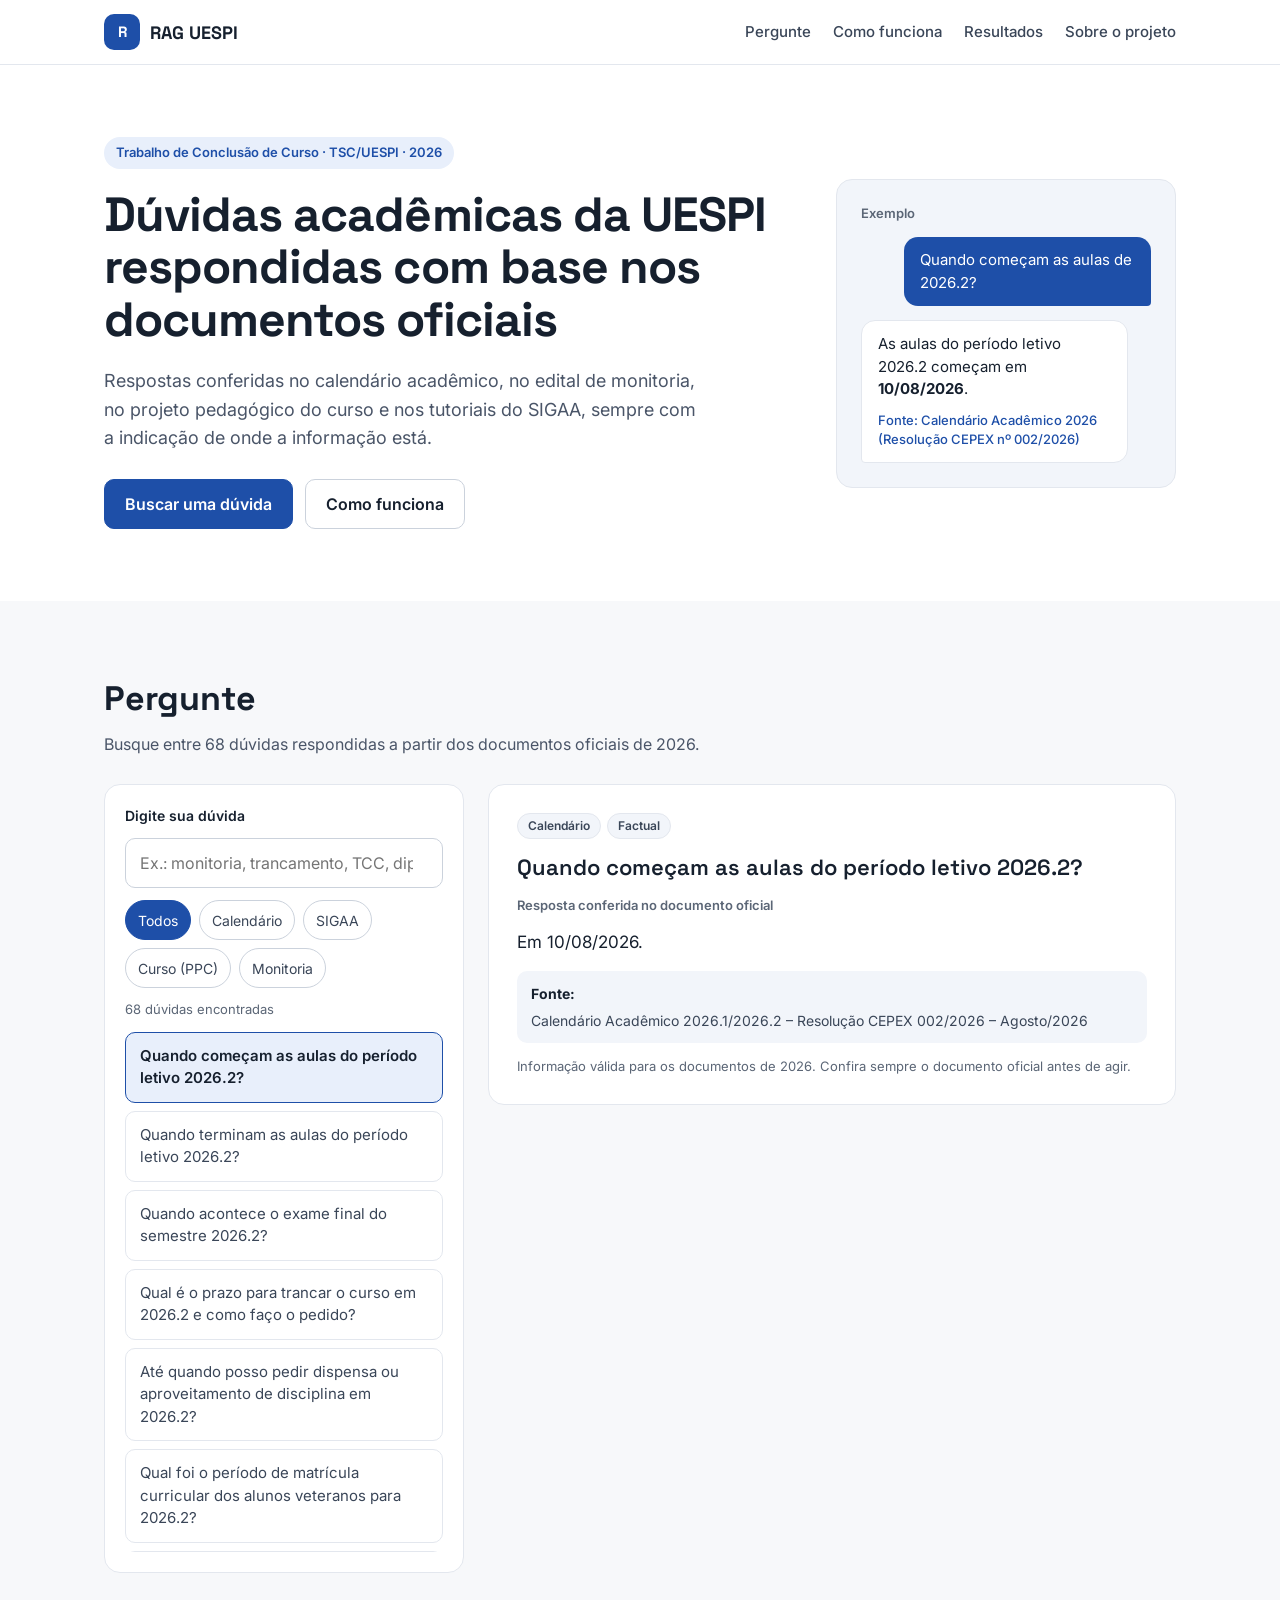
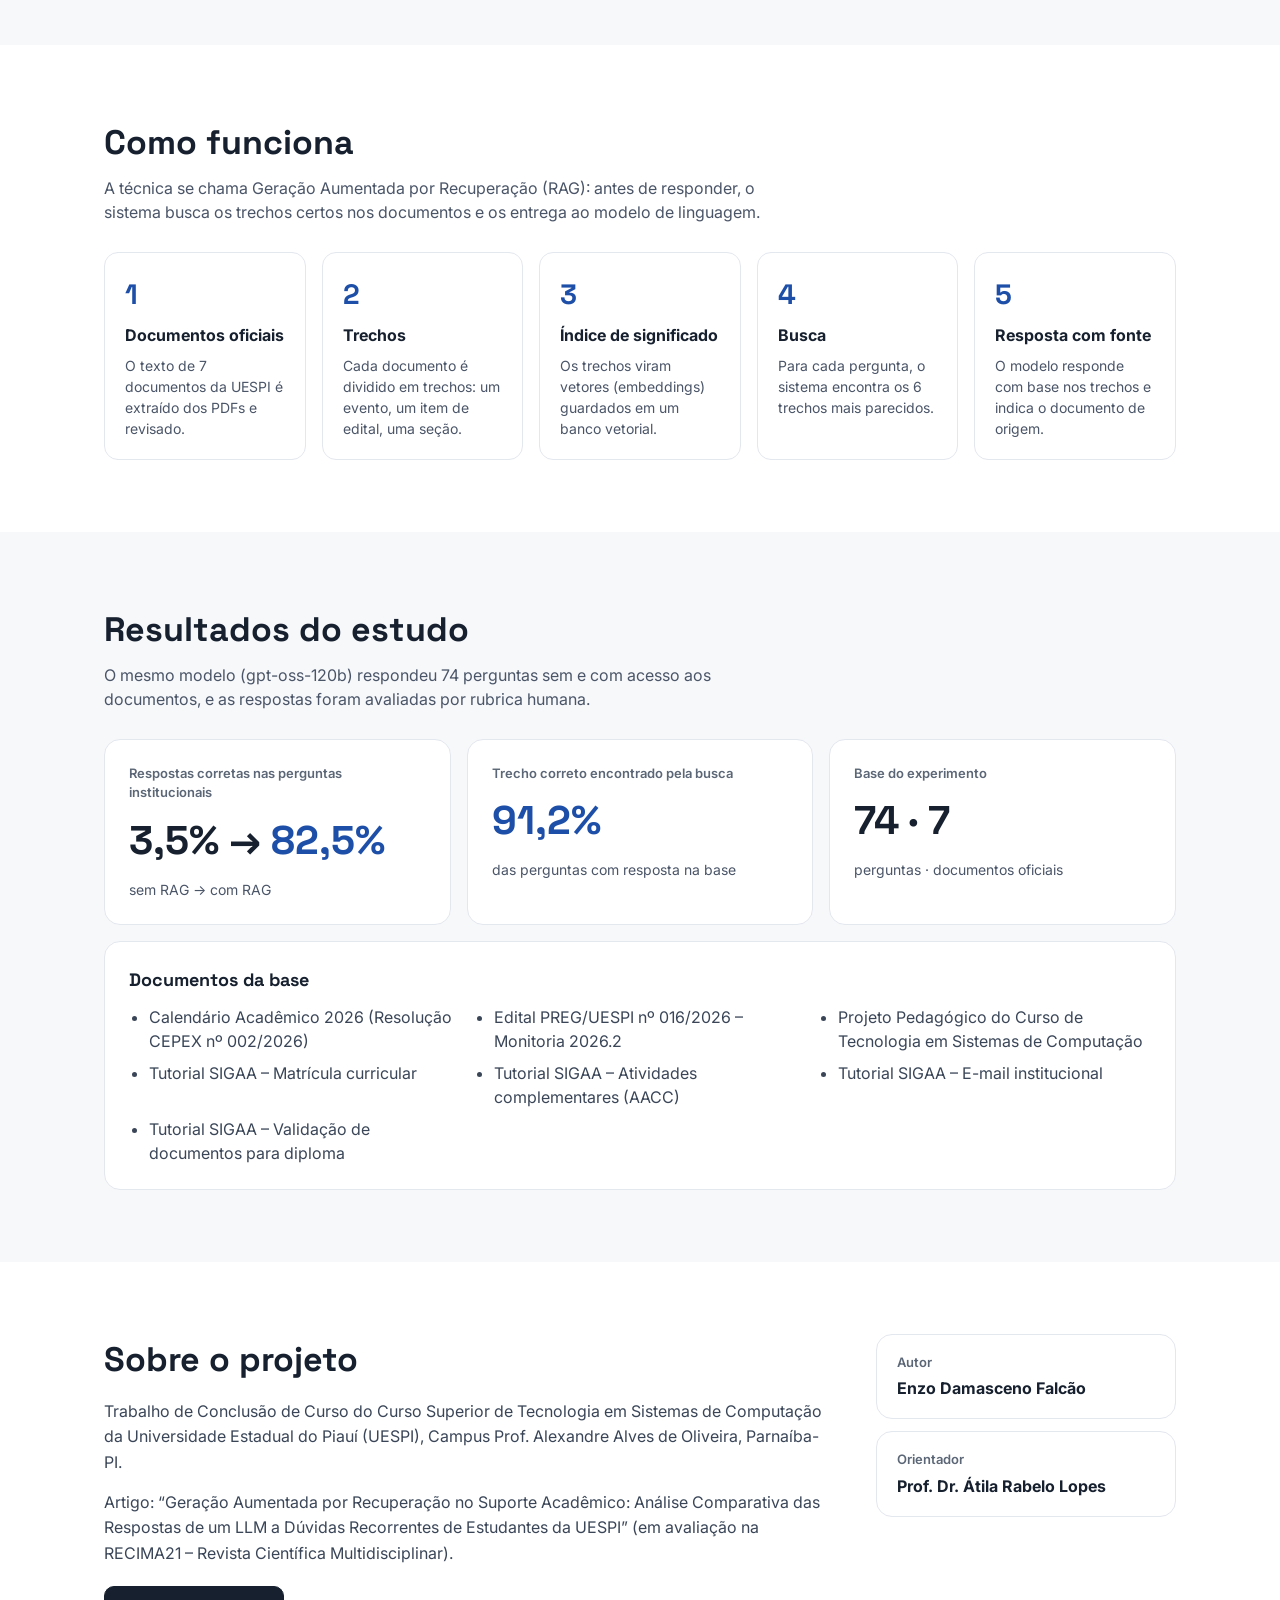
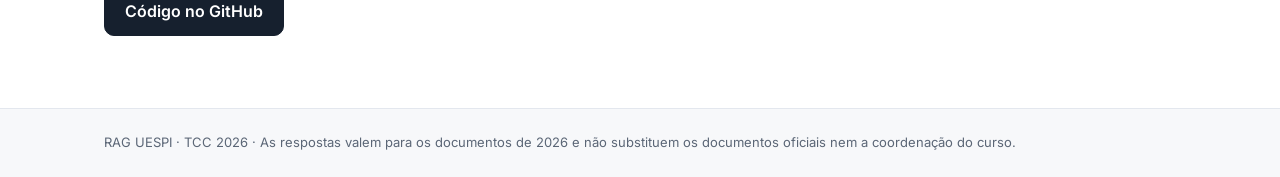
==== docs/index.html @ ee7c5716 "Site do projeto (GitHub Pages): busca nas 68 dúvidas respondidas com fonte Co-Authored-By: Claude Op" ====
<!doctype html>
<html lang="pt-BR">
<head>
<meta charset="utf-8">
<meta name="viewport" content="width=device-width, initial-scale=1">
<title>RAG UESPI – Dúvidas acadêmicas respondidas com documentos oficiais</title>
<meta name="description" content="Projeto de TCC (TSC/UESPI): dúvidas acadêmicas da UESPI respondidas com base em documentos oficiais, usando Geração Aumentada por Recuperação (RAG).">
<link rel="preconnect" href="https://fonts.googleapis.com">
<link rel="preconnect" href="https://fonts.gstatic.com" crossorigin>
<link href="https://fonts.googleapis.com/css2?family=Inter:wght@400;500;600&family=Space+Grotesk:wght@500;600;700&display=swap" rel="stylesheet">
<link rel="stylesheet" href="style.css">
</head>
<body>
<a class="pular" href="#pergunte">Pular para a busca</a>

<header class="topo">
  <div class="container topo-linha">
    <a href="#inicio" class="marca"><span class="marca-icone" aria-hidden="true">R</span><span>RAG UESPI</span></a>
    <nav aria-label="Seções">
      <a href="#pergunte">Pergunte</a>
      <a href="#como-funciona">Como funciona</a>
      <a href="#resultados">Resultados</a>
      <a href="#sobre">Sobre o projeto</a>
    </nav>
  </div>
</header>

<main>
<section id="inicio" class="faixa branca">
  <div class="container hero">
    <div class="hero-texto">
      <span class="selo">Trabalho de Conclusão de Curso · TSC/UESPI · 2026</span>
      <h1>Dúvidas acadêmicas da UESPI respondidas com base nos documentos oficiais</h1>
      <p class="lead">Respostas conferidas no calendário acadêmico, no edital de monitoria, no projeto pedagógico do curso e nos tutoriais do SIGAA, sempre com a indicação de onde a informação está.</p>
      <div class="acoes">
        <a class="botao primario" href="#pergunte">Buscar uma dúvida</a>
        <a class="botao" href="#como-funciona">Como funciona</a>
      </div>
    </div>
    <div class="hero-exemplo" aria-label="Exemplo de pergunta e resposta">
      <div class="rotulo">Exemplo</div>
      <div class="balao pergunta-balao">Quando começam as aulas de 2026.2?</div>
      <div class="balao resposta-balao">As aulas do período letivo 2026.2 começam em <strong>10/08/2026</strong>.
        <div class="fonte-mini">Fonte: Calendário Acadêmico 2026 (Resolução CEPEX nº 002/2026)</div>
      </div>
    </div>
  </div>
</section>

<section id="pergunte" class="faixa">
  <div class="container">
    <div class="cabecalho-secao">
      <h2>Pergunte</h2>
      <p>Busque entre <span id="total">68</span> dúvidas respondidas a partir dos documentos oficiais de 2026.</p>
    </div>
    <div class="busca-layout">
      <div class="cartao lista-cartao">
        <label for="busca">Digite sua dúvida</label>
        <input id="busca" type="search" placeholder="Ex.: monitoria, trancamento, TCC, diploma" autocomplete="off">
        <div class="temas" role="group" aria-label="Filtrar por tema" id="temas"></div>
        <p class="contagem" id="contagem" aria-live="polite"></p>
        <ul class="lista" id="lista"></ul>
      </div>
      <article class="cartao detalhe" id="detalhe" aria-live="polite">
        <p class="vazio">Escolha uma dúvida na lista para ver a resposta.</p>
      </article>
    </div>
  </div>
</section>

<section id="como-funciona" class="faixa branca">
  <div class="container">
    <div class="cabecalho-secao">
      <h2>Como funciona</h2>
      <p>A técnica se chama Geração Aumentada por Recuperação (RAG): antes de responder, o sistema busca os trechos certos nos documentos e os entrega ao modelo de linguagem.</p>
    </div>
    <ol class="passos">
      <li><span class="num">1</span><strong>Documentos oficiais</strong><span>O texto de 7 documentos da UESPI é extraído dos PDFs e revisado.</span></li>
      <li><span class="num">2</span><strong>Trechos</strong><span>Cada documento é dividido em trechos: um evento, um item de edital, uma seção.</span></li>
      <li><span class="num">3</span><strong>Índice de significado</strong><span>Os trechos viram vetores (embeddings) guardados em um banco vetorial.</span></li>
      <li><span class="num">4</span><strong>Busca</strong><span>Para cada pergunta, o sistema encontra os 6 trechos mais parecidos.</span></li>
      <li><span class="num">5</span><strong>Resposta com fonte</strong><span>O modelo responde com base nos trechos e indica o documento de origem.</span></li>
    </ol>
  </div>
</section>

<section id="resultados" class="faixa">
  <div class="container">
    <div class="cabecalho-secao">
      <h2>Resultados do estudo</h2>
      <p>O mesmo modelo (gpt-oss-120b) respondeu 74 perguntas sem e com acesso aos documentos, e as respostas foram avaliadas por rubrica humana.</p>
    </div>
    <div class="numeros">
      <div class="cartao numero"><span class="rotulo">Respostas corretas nas perguntas institucionais</span><span class="valor">3,5% → <em>82,5%</em></span><span class="nota">sem RAG → com RAG</span></div>
      <div class="cartao numero"><span class="rotulo">Trecho correto encontrado pela busca</span><span class="valor"><em>91,2%</em></span><span class="nota">das perguntas com resposta na base</span></div>
      <div class="cartao numero"><span class="rotulo">Base do experimento</span><span class="valor">74 · 7</span><span class="nota">perguntas · documentos oficiais</span></div>
    </div>
    <div class="cartao documentos">
      <h3>Documentos da base</h3>
      <ul>
        <li>Calendário Acadêmico 2026 (Resolução CEPEX nº 002/2026)</li>
        <li>Edital PREG/UESPI nº 016/2026 – Monitoria 2026.2</li>
        <li>Projeto Pedagógico do Curso de Tecnologia em Sistemas de Computação</li>
        <li>Tutorial SIGAA – Matrícula curricular</li>
        <li>Tutorial SIGAA – Atividades complementares (AACC)</li>
        <li>Tutorial SIGAA – E-mail institucional</li>
        <li>Tutorial SIGAA – Validação de documentos para diploma</li>
      </ul>
    </div>
  </div>
</section>

<section id="sobre" class="faixa branca">
  <div class="container sobre">
    <div class="sobre-texto">
      <h2>Sobre o projeto</h2>
      <p>Trabalho de Conclusão de Curso do Curso Superior de Tecnologia em Sistemas de Computação da Universidade Estadual do Piauí (UESPI), Campus Prof. Alexandre Alves de Oliveira, Parnaíba-PI.</p>
      <p>Artigo: “Geração Aumentada por Recuperação no Suporte Acadêmico: Análise Comparativa das Respostas de um LLM a Dúvidas Recorrentes de Estudantes da UESPI” (em avaliação na RECIMA21 – Revista Científica Multidisciplinar).</p>
      <div class="acoes">
        <a class="botao escuro" href="https://github.com/Enzox22/rag-uespi">Código no GitHub</a>
      </div>
    </div>
    <div class="pessoas">
      <div class="cartao pessoa"><span class="rotulo">Autor</span><strong>Enzo Damasceno Falcão</strong></div>
      <div class="cartao pessoa"><span class="rotulo">Orientador</span><strong>Prof. Dr. Átila Rabelo Lopes</strong></div>
    </div>
  </div>
</section>
</main>

<footer class="rodape">
  <div class="container">RAG UESPI · TCC 2026 · As respostas valem para os documentos de 2026 e não substituem os documentos oficiais nem a coordenação do curso.</div>
</footer>

<script src="app.js"></script>
</body>
</html>
---- docs/style.css ----
:root{
  --fundo:#F7F8FA; --branco:#FFFFFF; --texto:#16202E; --texto2:#3A4658; --suave:#4A5568; --rotulo:#5B6676;
  --borda:#E3E7EE; --borda2:#CBD2DC; --acento:#1E4FA8; --acento-escuro:#163B80; --acento-claro:#E8EFFB; --painel:#F2F5FA;
}
*{box-sizing:border-box}
html{scroll-behavior:smooth}
body{margin:0;font-family:Inter,system-ui,sans-serif;color:var(--texto);background:var(--fundo);line-height:1.5}
a{color:var(--acento)}a:hover{color:var(--acento-escuro)}
h1,h2,h3{font-family:'Space Grotesk',sans-serif;margin:0}
.container{max-width:1120px;margin:0 auto;padding:0 24px}
.pular{position:absolute;left:-999px;top:8px;background:var(--acento);color:#fff;padding:8px 12px;border-radius:8px;z-index:10}
.pular:focus{left:8px}
:focus-visible{outline:3px solid var(--acento);outline-offset:2px}

.topo{background:var(--branco);border-bottom:1px solid var(--borda);position:sticky;top:0;z-index:5}
.topo-linha{display:flex;flex-wrap:wrap;gap:12px 24px;align-items:center;justify-content:space-between;padding-top:14px;padding-bottom:14px}
.marca{display:flex;align-items:center;gap:10px;text-decoration:none;color:var(--texto);font-family:'Space Grotesk',sans-serif;font-weight:700;font-size:18px}
.marca-icone{width:36px;height:36px;border-radius:10px;background:var(--acento);color:#fff;display:flex;align-items:center;justify-content:center;font-size:15px}
.topo nav{display:flex;flex-wrap:wrap;gap:6px 22px;font-size:15px;font-weight:500}
.topo nav a{text-decoration:none;color:var(--texto2)}
.topo nav a:hover{color:var(--acento)}

.faixa{padding:72px 0}
.branca{background:var(--branco)}
.cabecalho-secao{display:flex;flex-direction:column;gap:8px;margin-bottom:28px}
.cabecalho-secao h2{font-size:34px}
.cabecalho-secao p{margin:0;color:var(--suave);max-width:680px}

.hero{display:flex;flex-wrap:wrap;gap:48px;align-items:center}
.hero-texto{flex:999 1 520px;min-width:0;display:flex;flex-direction:column;gap:20px}
.selo{align-self:flex-start;font-size:13px;font-weight:600;color:var(--acento);background:var(--acento-claro);padding:6px 12px;border-radius:999px}
.hero h1{font-size:clamp(32px,5vw,48px);line-height:1.1;letter-spacing:-.02em}
.lead{margin:0;font-size:18px;line-height:1.6;color:var(--suave);max-width:600px}
.acoes{display:flex;flex-wrap:wrap;gap:12px;margin-top:6px}
.botao{display:inline-flex;align-items:center;min-height:48px;padding:12px 20px;border-radius:10px;border:1px solid var(--borda2);background:var(--branco);color:var(--texto);font-weight:600;text-decoration:none}
.botao:hover{border-color:var(--acento);color:var(--acento)}
.botao.primario{background:var(--acento);border-color:var(--acento);color:#fff}
.botao.primario:hover{background:var(--acento-escuro);color:#fff}
.botao.escuro{background:var(--texto);border-color:var(--texto);color:#fff}
.botao.escuro:hover{background:#000;color:#fff}
.hero-exemplo{flex:1 1 340px;min-width:0;background:var(--painel);border:1px solid var(--borda);border-radius:16px;padding:24px;display:flex;flex-direction:column;gap:14px}
.rotulo{font-size:13px;font-weight:600;color:var(--rotulo)}
.balao{padding:12px 16px;font-size:15px;line-height:1.5}
.pergunta-balao{align-self:flex-end;background:var(--acento);color:#fff;border-radius:14px 14px 4px 14px;max-width:85%}
.resposta-balao{background:var(--branco);border:1px solid var(--borda);border-radius:14px 14px 14px 4px;max-width:92%}
.fonte-mini{margin-top:10px;font-size:13px;color:var(--acento);font-weight:500}

.cartao{background:var(--branco);border:1px solid var(--borda);border-radius:16px}
.busca-layout{display:flex;flex-wrap:wrap;gap:24px;align-items:flex-start}
.lista-cartao{flex:1 1 360px;min-width:0;padding:20px;display:flex;flex-direction:column;gap:12px}
.lista-cartao label{font-size:14px;font-weight:600}
#busca{font:inherit;font-size:16px;padding:12px 14px;border:1px solid var(--borda2);border-radius:10px;min-height:48px;width:100%}
.temas{display:flex;flex-wrap:wrap;gap:8px}
.tema{font:inherit;font-size:14px;padding:8px 12px;min-height:40px;border-radius:999px;border:1px solid var(--borda2);background:var(--branco);color:var(--texto2);cursor:pointer}
.tema[aria-pressed="true"]{background:var(--acento);border-color:var(--acento);color:#fff}
.contagem{margin:0;font-size:13px;color:var(--rotulo)}
.lista{list-style:none;margin:0;padding:0;display:flex;flex-direction:column;gap:8px;max-height:520px;overflow-y:auto}
.item{font:inherit;font-size:15px;text-align:left;width:100%;padding:12px 14px;min-height:48px;border-radius:10px;border:1px solid var(--borda);background:var(--branco);color:var(--texto2);cursor:pointer}
.item:hover{border-color:var(--borda2)}
.item[aria-current="true"]{background:var(--acento-claro);border-color:var(--acento);color:var(--texto);font-weight:600}
.detalhe{flex:999 1 520px;min-width:0;padding:28px;display:flex;flex-direction:column;gap:14px}
.detalhe .vazio{margin:0;color:var(--rotulo)}
.detalhe h3{font-size:22px;font-weight:600;line-height:1.3}
.resposta{font-size:17px;line-height:1.6;margin:0}
.fonte{display:flex;flex-wrap:wrap;gap:6px 8px;align-items:center;background:var(--painel);border-radius:10px;padding:12px 14px;font-size:14px;color:var(--texto2)}
.fonte strong{color:var(--texto)}
.etiquetas{display:flex;flex-wrap:wrap;gap:6px}
.etiqueta{font-size:12px;font-weight:600;color:var(--texto2);background:var(--painel);border:1px solid var(--borda);padding:3px 10px;border-radius:999px}
details.assistente{border:1px solid var(--borda);border-radius:10px;padding:12px 14px}
details.assistente summary{cursor:pointer;font-weight:600;font-size:14px;color:var(--acento)}
.assistente-texto{margin-top:10px;font-size:15px;line-height:1.6;color:var(--texto2);white-space:pre-line}
.aviso{margin:0;font-size:13px;color:var(--rotulo)}

.passos{list-style:none;margin:0;padding:0;display:grid;grid-template-columns:repeat(auto-fit,minmax(190px,1fr));gap:16px}
.passos li{border:1px solid var(--borda);border-radius:14px;padding:20px;display:flex;flex-direction:column;gap:8px}
.passos .num{font-family:'Space Grotesk',sans-serif;font-size:28px;font-weight:700;color:var(--acento)}
.passos li span:last-child{font-size:14px;color:var(--suave)}

.numeros{display:grid;grid-template-columns:repeat(auto-fit,minmax(240px,1fr));gap:16px;margin-bottom:16px}
.numero{padding:24px;display:flex;flex-direction:column;gap:8px}
.valor{font-family:'Space Grotesk',sans-serif;font-size:40px;font-weight:700}
.valor em{font-style:normal;color:var(--acento)}
.nota{font-size:14px;color:var(--suave)}
.documentos{padding:24px}
.documentos h3{font-size:18px;margin-bottom:12px}
.documentos ul{margin:0;padding-left:20px;display:grid;grid-template-columns:repeat(auto-fit,minmax(300px,1fr));gap:8px 32px;color:var(--texto2)}

.sobre{display:flex;flex-wrap:wrap;gap:40px}
.sobre-texto{flex:999 1 480px;min-width:0;display:flex;flex-direction:column;gap:14px}
.sobre-texto h2{font-size:34px}
.sobre-texto p{margin:0;color:var(--texto2);line-height:1.6}
.pessoas{flex:1 1 300px;min-width:0;display:flex;flex-direction:column;gap:12px}
.pessoa{padding:18px 20px;display:flex;flex-direction:column;gap:4px}

.rodape{border-top:1px solid var(--borda);padding:24px 0;font-size:13px;color:var(--rotulo)}

@media (max-width:600px){
  .faixa{padding:48px 0}
  .cabecalho-secao h2,.sobre-texto h2{font-size:28px}
  .valor{font-size:32px}
  .topo{position:static}
}
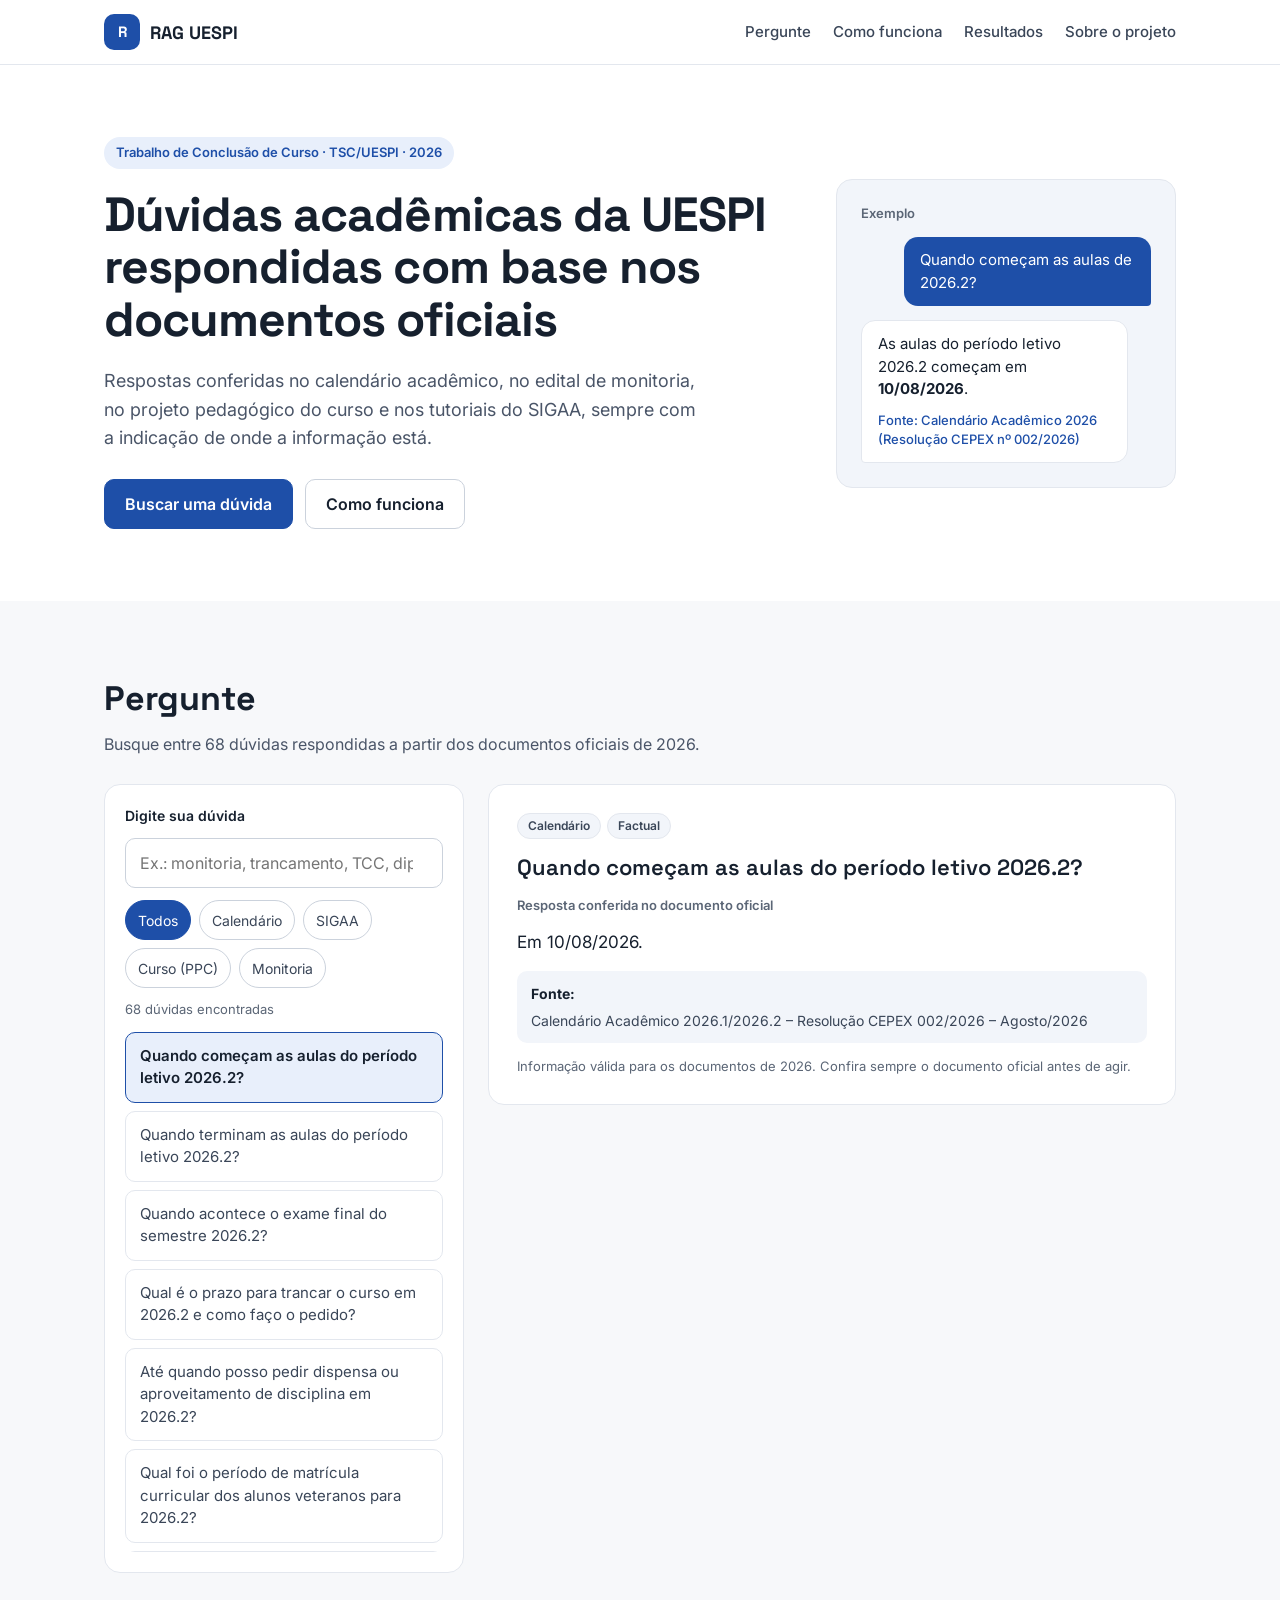
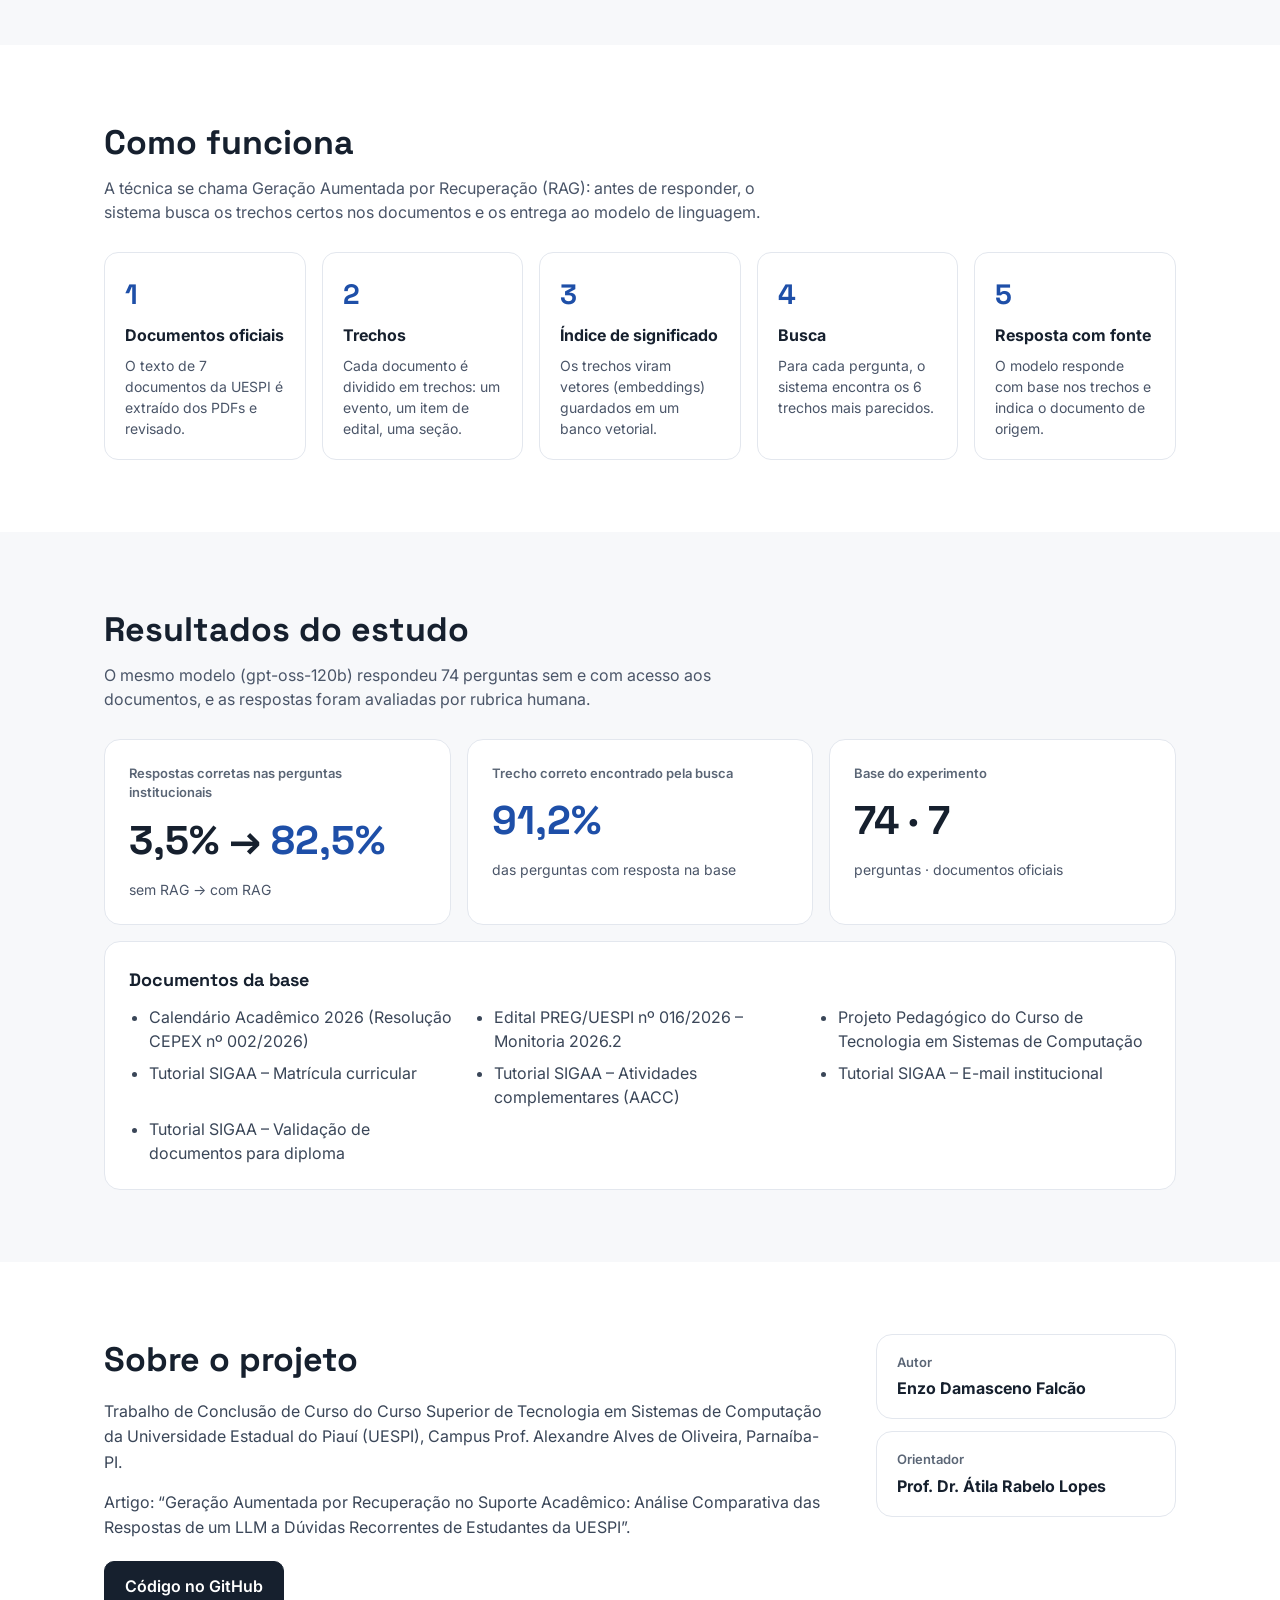
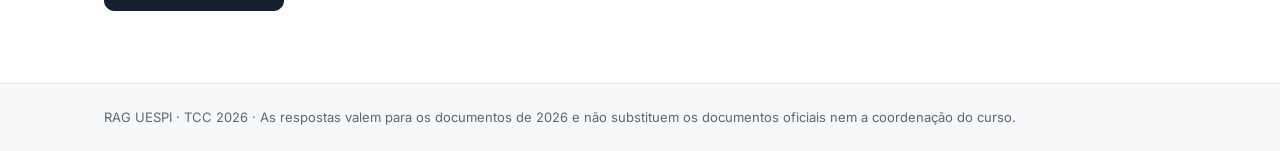
==== commit 57b909b7: "Remove menção à avaliação na RECIMA21 Co-Authored-By: Claude Opus 5.5 <noreply@anthropic.com> Claude" ====
--- a/docs/index.html
+++ b/docs/index.html
@@ -115,7 +115,7 @@
     <div class="sobre-texto">
       <h2>Sobre o projeto</h2>
       <p>Trabalho de Conclusão de Curso do Curso Superior de Tecnologia em Sistemas de Computação da Universidade Estadual do Piauí (UESPI), Campus Prof. Alexandre Alves de Oliveira, Parnaíba-PI.</p>
-      <p>Artigo: “Geração Aumentada por Recuperação no Suporte Acadêmico: Análise Comparativa das Respostas de um LLM a Dúvidas Recorrentes de Estudantes da UESPI” (em avaliação na RECIMA21 – Revista Científica Multidisciplinar).</p>
+      <p>Artigo: “Geração Aumentada por Recuperação no Suporte Acadêmico: Análise Comparativa das Respostas de um LLM a Dúvidas Recorrentes de Estudantes da UESPI”.</p>
       <div class="acoes">
         <a class="botao escuro" href="https://github.com/Enzox22/rag-uespi">Código no GitHub</a>
       </div>
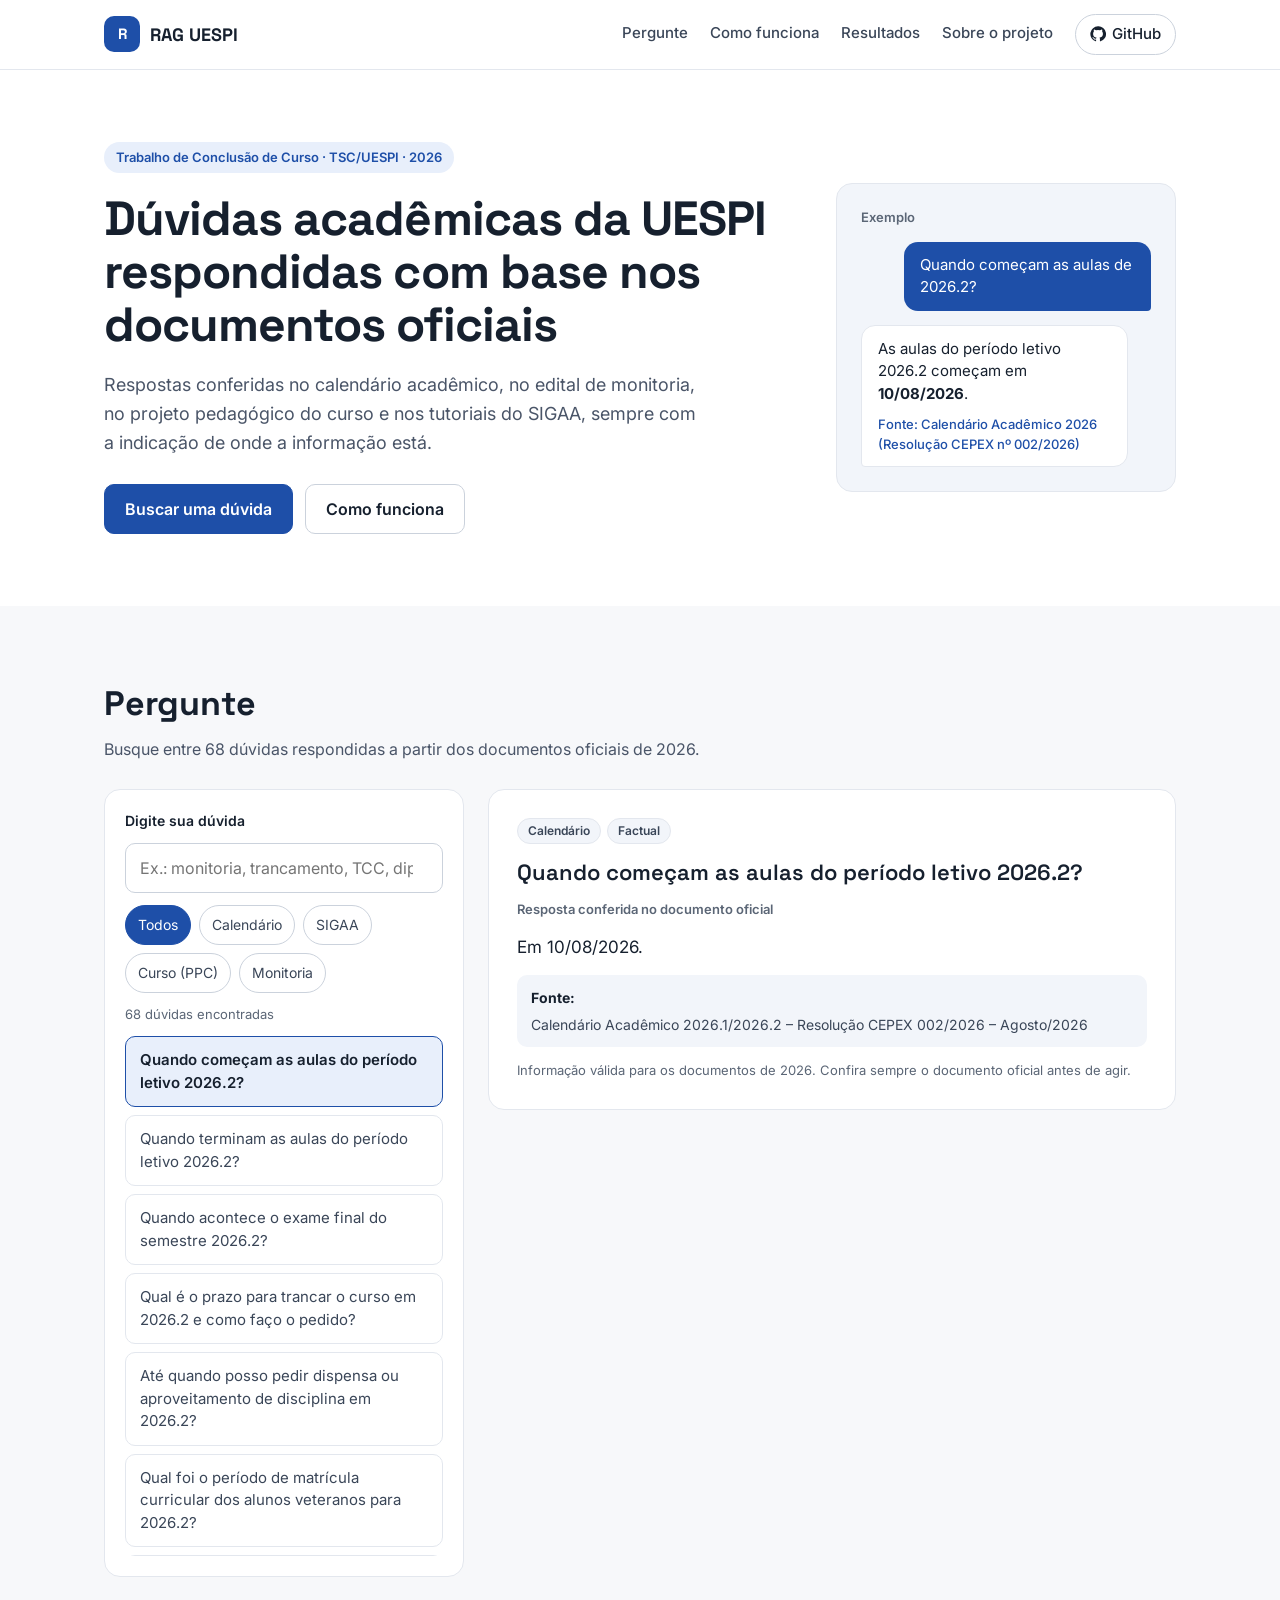
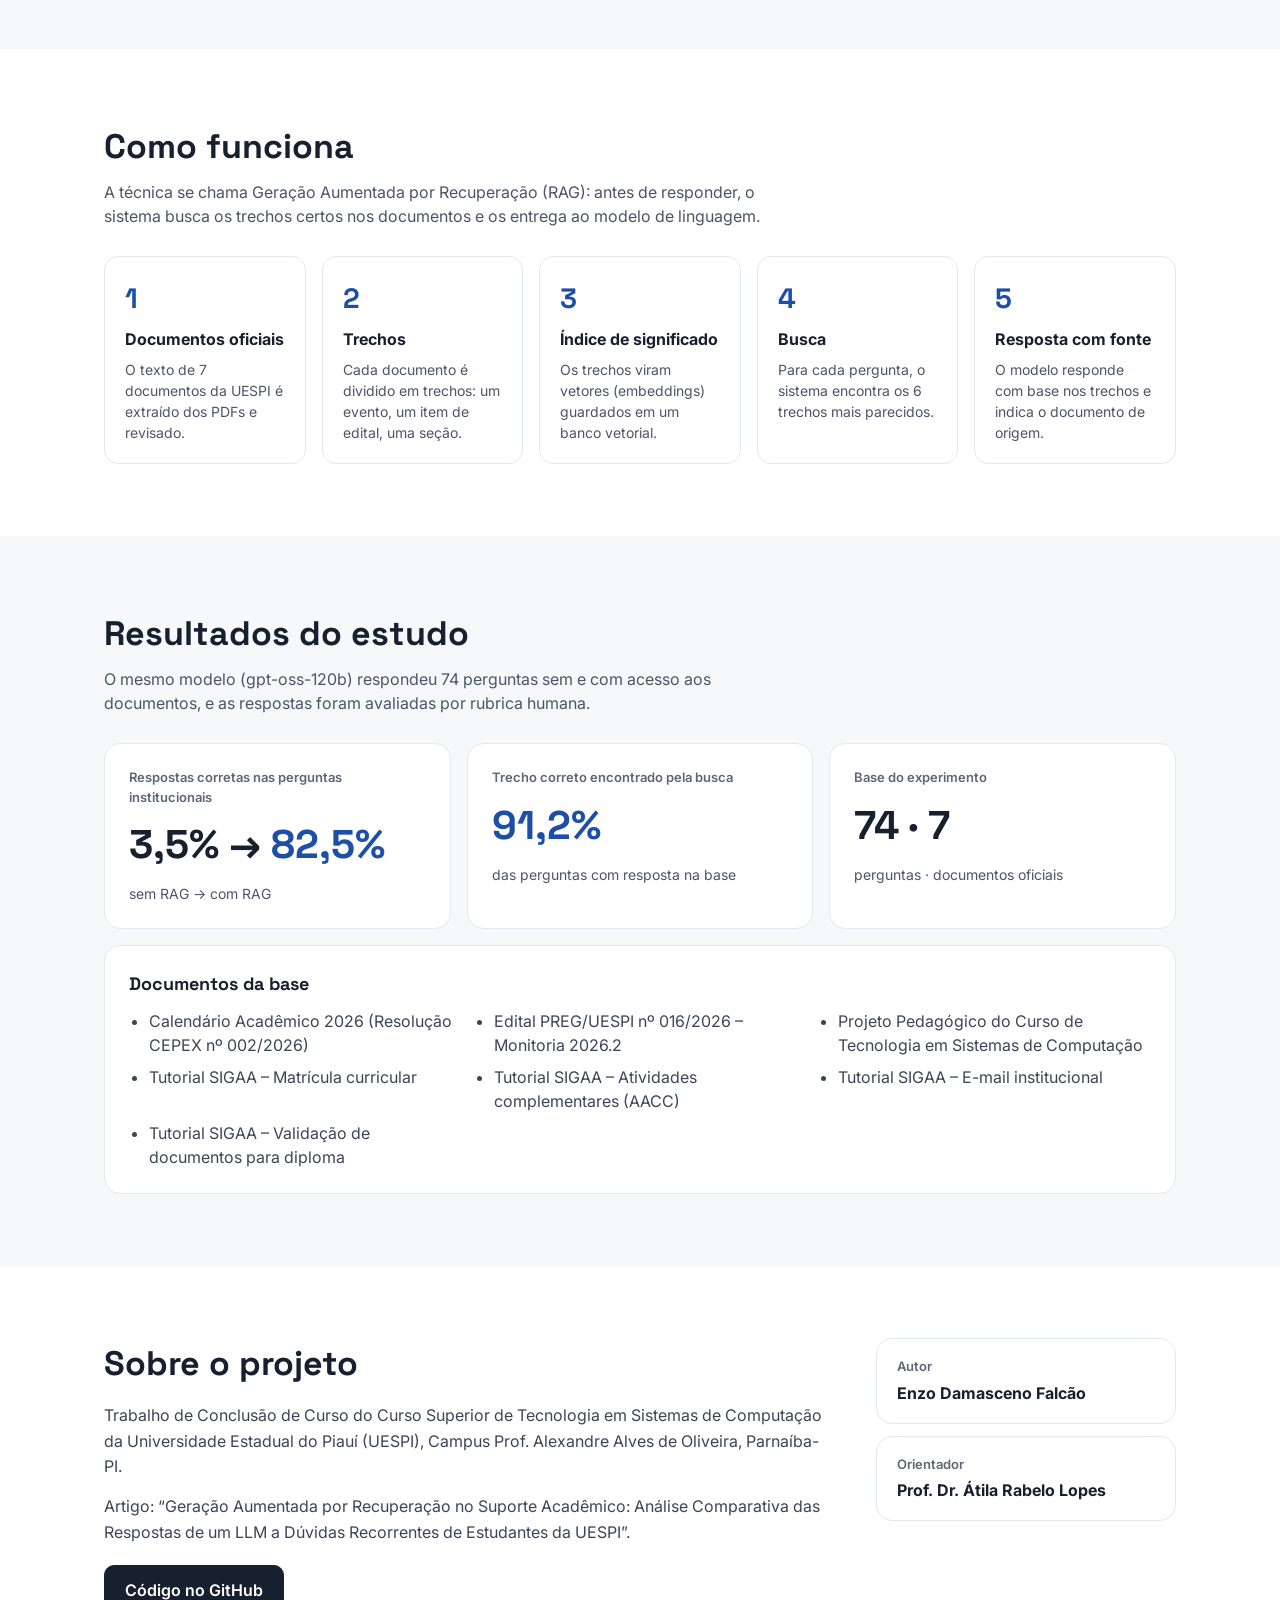
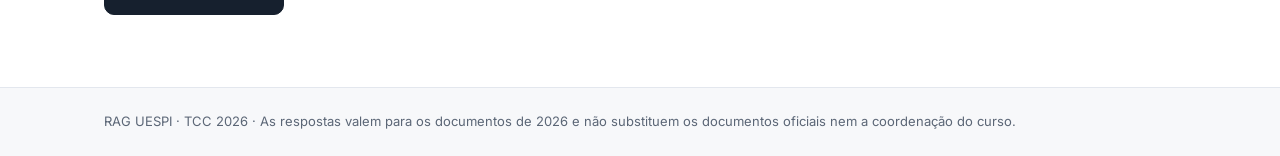
==== commit 86ea4692: "Barra de navegação: seção ativa destacada, menu de celular e botão do GitHub Co-Authored-By: Claude " ====
--- a/docs/index.html
+++ b/docs/index.html
@@ -16,11 +16,18 @@
 <header class="topo">
   <div class="container topo-linha">
     <a href="#inicio" class="marca"><span class="marca-icone" aria-hidden="true">R</span><span>RAG UESPI</span></a>
-    <nav aria-label="Seções">
+    <button type="button" class="menu-botao" id="menu-botao" aria-expanded="false" aria-controls="menu" aria-label="Abrir menu">
+      <svg width="22" height="22" viewBox="0 0 24 24" fill="none" stroke="currentColor" stroke-width="2" stroke-linecap="round" aria-hidden="true"><path d="M4 6h16M4 12h16M4 18h16"></path></svg>
+    </button>
+    <nav aria-label="Seções" class="menu" id="menu">
       <a href="#pergunte">Pergunte</a>
       <a href="#como-funciona">Como funciona</a>
       <a href="#resultados">Resultados</a>
       <a href="#sobre">Sobre o projeto</a>
+      <a href="https://github.com/Enzox22/rag-uespi" class="menu-github">
+        <svg width="16" height="16" viewBox="0 0 24 24" fill="currentColor" aria-hidden="true"><path d="M12 .5a11.5 11.5 0 0 0-3.64 22.41c.58.1.79-.25.79-.56v-2c-3.2.7-3.88-1.37-3.88-1.37-.52-1.33-1.28-1.69-1.28-1.69-1.05-.72.08-.7.08-.7 1.16.08 1.77 1.19 1.77 1.19 1.03 1.77 2.7 1.26 3.36.96.1-.75.4-1.26.73-1.55-2.56-.29-5.25-1.28-5.25-5.69 0-1.26.45-2.29 1.19-3.1-.12-.29-.52-1.46.11-3.05 0 0 .97-.31 3.17 1.18a11 11 0 0 1 5.77 0c2.2-1.49 3.17-1.18 3.17-1.18.63 1.59.23 2.76.11 3.05.74.81 1.19 1.84 1.19 3.1 0 4.42-2.7 5.39-5.27 5.68.41.36.78 1.06.78 2.14v3.17c0 .31.21.67.8.56A11.5 11.5 0 0 0 12 .5z"></path></svg>
+        GitHub
+      </a>
     </nav>
   </div>
 </header>
--- a/docs/style.css
+++ b/docs/style.css
@@ -16,9 +16,14 @@
 .topo-linha{display:flex;flex-wrap:wrap;gap:12px 24px;align-items:center;justify-content:space-between;padding-top:14px;padding-bottom:14px}
 .marca{display:flex;align-items:center;gap:10px;text-decoration:none;color:var(--texto);font-family:'Space Grotesk',sans-serif;font-weight:700;font-size:18px}
 .marca-icone{width:36px;height:36px;border-radius:10px;background:var(--acento);color:#fff;display:flex;align-items:center;justify-content:center;font-size:15px}
-.topo nav{display:flex;flex-wrap:wrap;gap:6px 22px;font-size:15px;font-weight:500}
-.topo nav a{text-decoration:none;color:var(--texto2)}
-.topo nav a:hover{color:var(--acento)}
+.menu{display:flex;align-items:center;gap:6px 22px;font-size:15px;font-weight:500}
+.menu a{text-decoration:none;color:var(--texto2);padding:6px 0;border-bottom:2px solid transparent}
+.menu a:hover{color:var(--acento)}
+.menu a.ativo{color:var(--acento);border-bottom-color:var(--acento)}
+.menu a.menu-github{display:inline-flex;align-items:center;gap:6px;padding:8px 14px;border:1px solid var(--borda2);border-radius:999px;color:var(--texto)}
+.menu a.menu-github:hover{border-color:var(--acento);color:var(--acento)}
+.menu-botao{display:none;align-items:center;justify-content:center;width:44px;height:44px;border:1px solid var(--borda2);border-radius:10px;background:var(--branco);color:var(--texto);cursor:pointer}
+section[id]{scroll-margin-top:72px}
 
 .faixa{padding:72px 0}
 .branca{background:var(--branco)}
@@ -98,5 +103,12 @@
   .faixa{padding:48px 0}
   .cabecalho-secao h2,.sobre-texto h2{font-size:28px}
   .valor{font-size:32px}
-  .topo{position:static}
 }
+@media (max-width:760px){
+  .menu-botao{display:inline-flex}
+  .menu{display:none;flex-direction:column;align-items:stretch;gap:0;width:100%;padding:8px 0 4px;border-top:1px solid var(--borda)}
+  .menu.aberto{display:flex}
+  .menu a{padding:12px 4px;border-bottom:1px solid var(--borda)}
+  .menu a.ativo{border-bottom-color:var(--borda);border-left:3px solid var(--acento);padding-left:10px}
+  .menu a.menu-github{margin-top:10px;justify-content:center;border:1px solid var(--borda2)}
+}
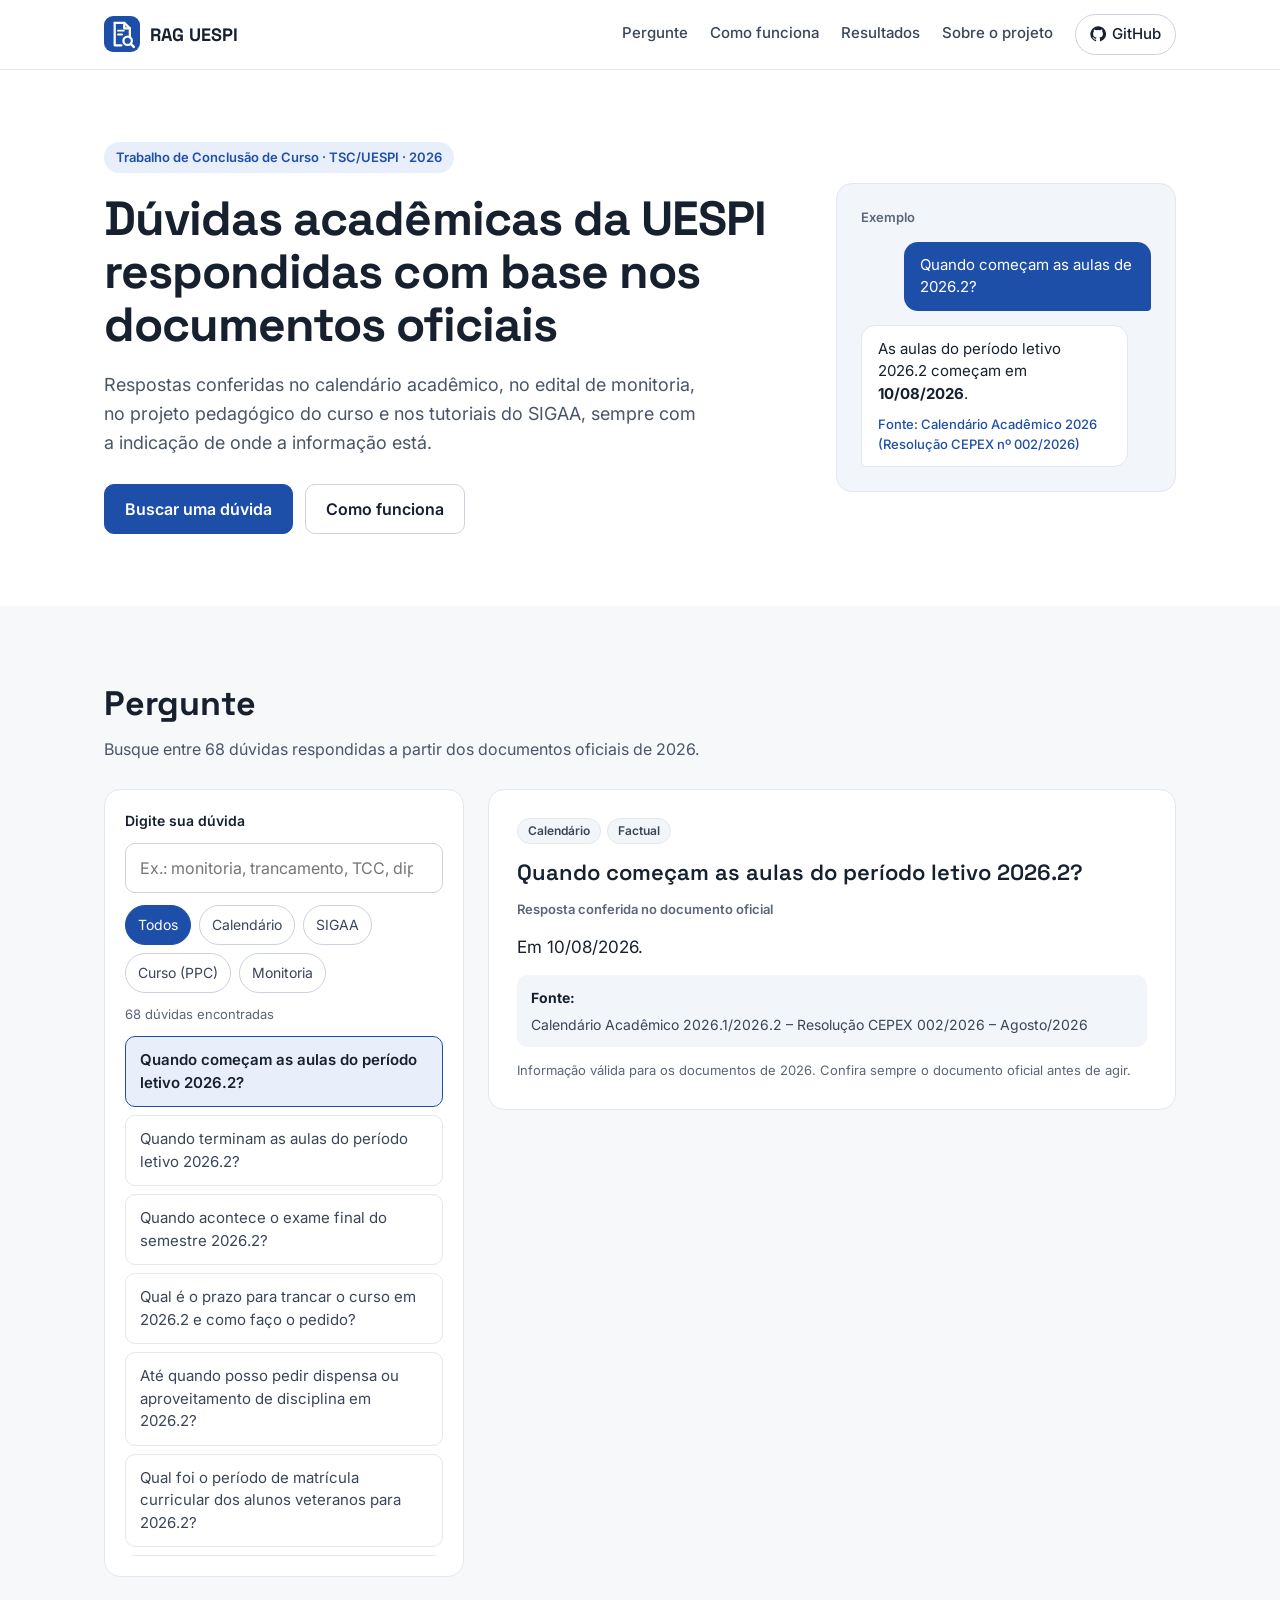
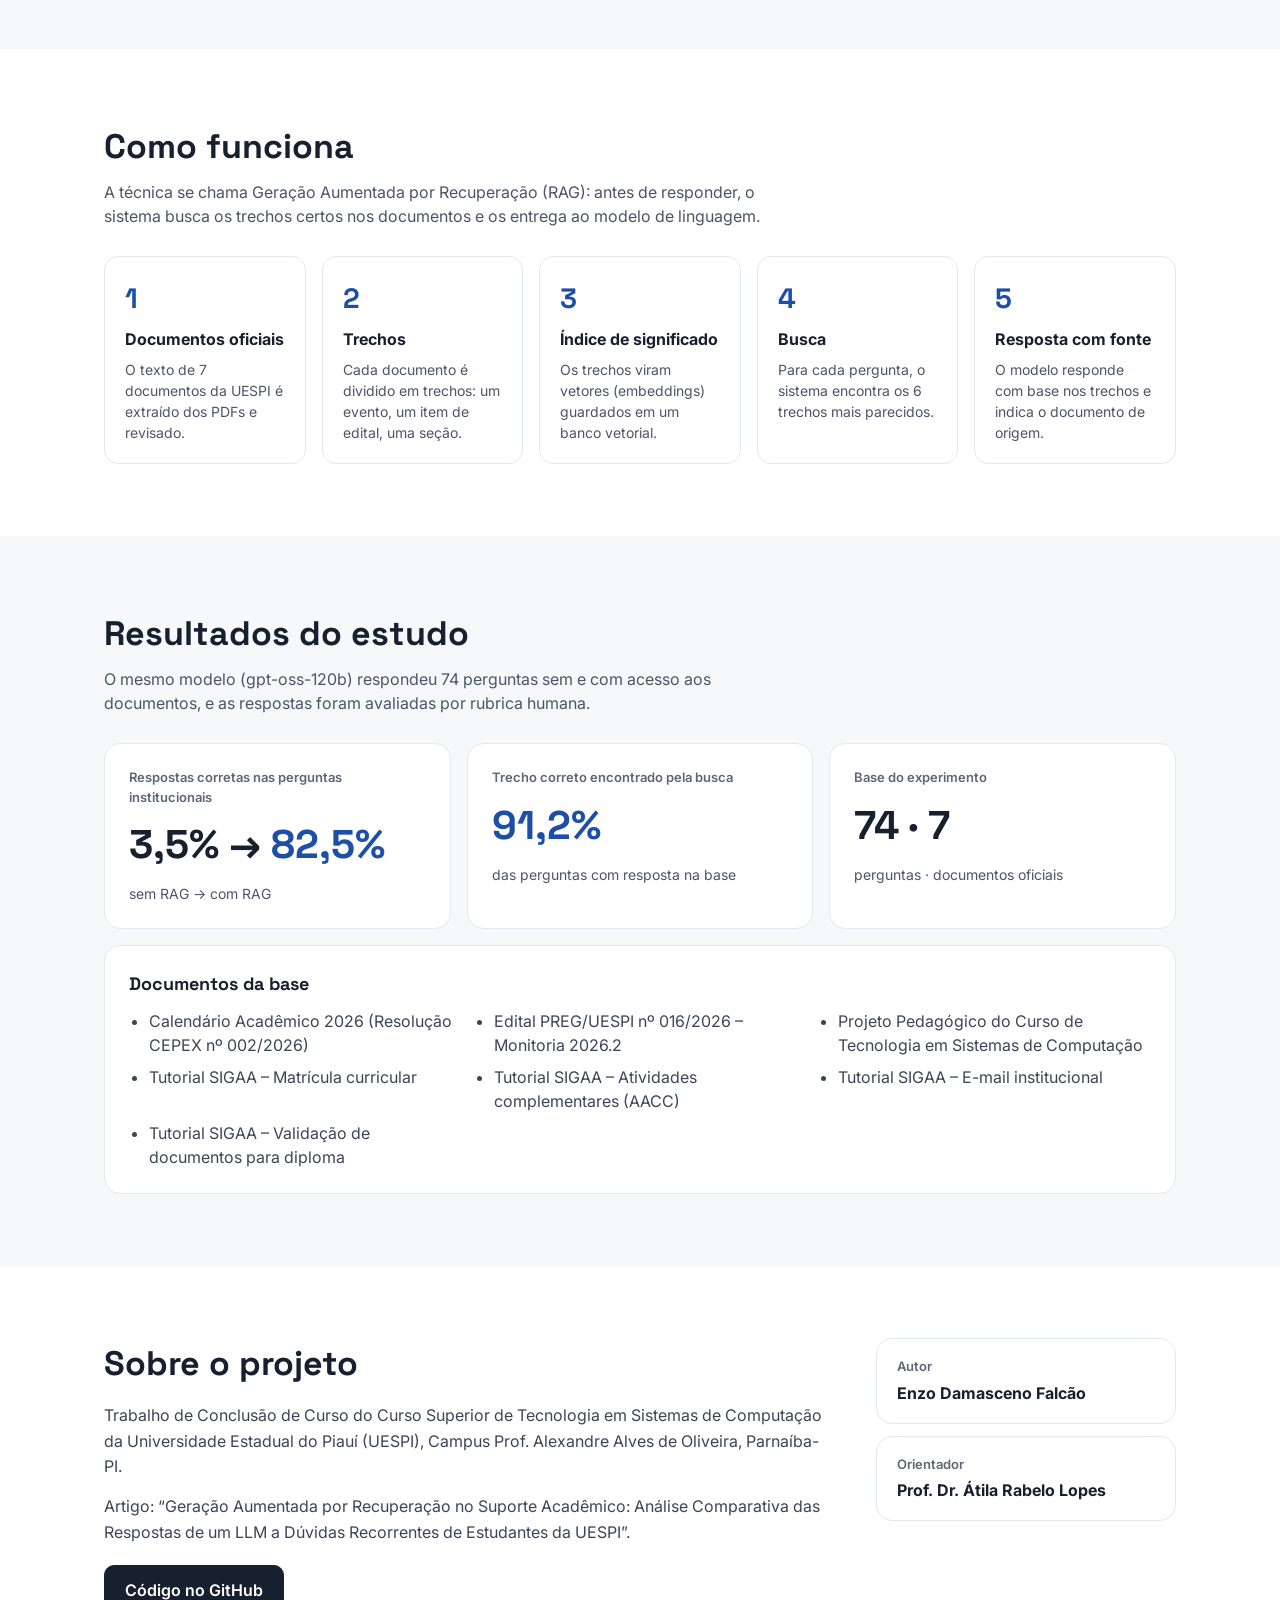
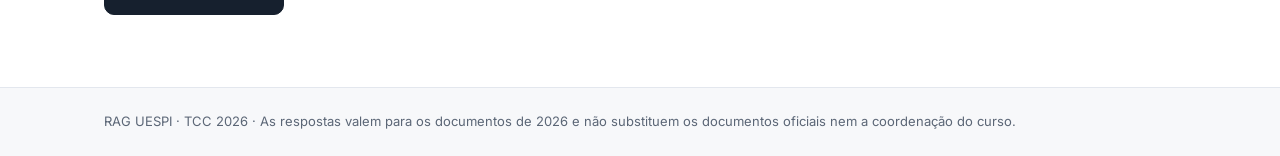
==== commit 60773eef: "Novo símbolo (documento + lupa) na barra e como ícone da aba Co-Authored-By: Claude Opus 5.5 <norepl" ====
--- a/docs/index.html
+++ b/docs/index.html
@@ -8,6 +8,7 @@
 <link rel="preconnect" href="https://fonts.googleapis.com">
 <link rel="preconnect" href="https://fonts.gstatic.com" crossorigin>
 <link href="https://fonts.googleapis.com/css2?family=Inter:wght@400;500;600&family=Space+Grotesk:wght@500;600;700&display=swap" rel="stylesheet">
+<link rel="icon" type="image/svg+xml" href="logo.svg">
 <link rel="stylesheet" href="style.css">
 </head>
 <body>
@@ -15,7 +16,7 @@
 
 <header class="topo">
   <div class="container topo-linha">
-    <a href="#inicio" class="marca"><span class="marca-icone" aria-hidden="true">R</span><span>RAG UESPI</span></a>
+    <a href="#inicio" class="marca"><img class="marca-icone" src="logo.svg" width="36" height="36" alt="" aria-hidden="true"><span>RAG UESPI</span></a>
     <button type="button" class="menu-botao" id="menu-botao" aria-expanded="false" aria-controls="menu" aria-label="Abrir menu">
       <svg width="22" height="22" viewBox="0 0 24 24" fill="none" stroke="currentColor" stroke-width="2" stroke-linecap="round" aria-hidden="true"><path d="M4 6h16M4 12h16M4 18h16"></path></svg>
     </button>
--- a/docs/style.css
+++ b/docs/style.css
@@ -15,7 +15,7 @@
 .topo{background:var(--branco);border-bottom:1px solid var(--borda);position:sticky;top:0;z-index:5}
 .topo-linha{display:flex;flex-wrap:wrap;gap:12px 24px;align-items:center;justify-content:space-between;padding-top:14px;padding-bottom:14px}
 .marca{display:flex;align-items:center;gap:10px;text-decoration:none;color:var(--texto);font-family:'Space Grotesk',sans-serif;font-weight:700;font-size:18px}
-.marca-icone{width:36px;height:36px;border-radius:10px;background:var(--acento);color:#fff;display:flex;align-items:center;justify-content:center;font-size:15px}
+.marca-icone{width:36px;height:36px;display:block}
 .menu{display:flex;align-items:center;gap:6px 22px;font-size:15px;font-weight:500}
 .menu a{text-decoration:none;color:var(--texto2);padding:6px 0;border-bottom:2px solid transparent}
 .menu a:hover{color:var(--acento)}
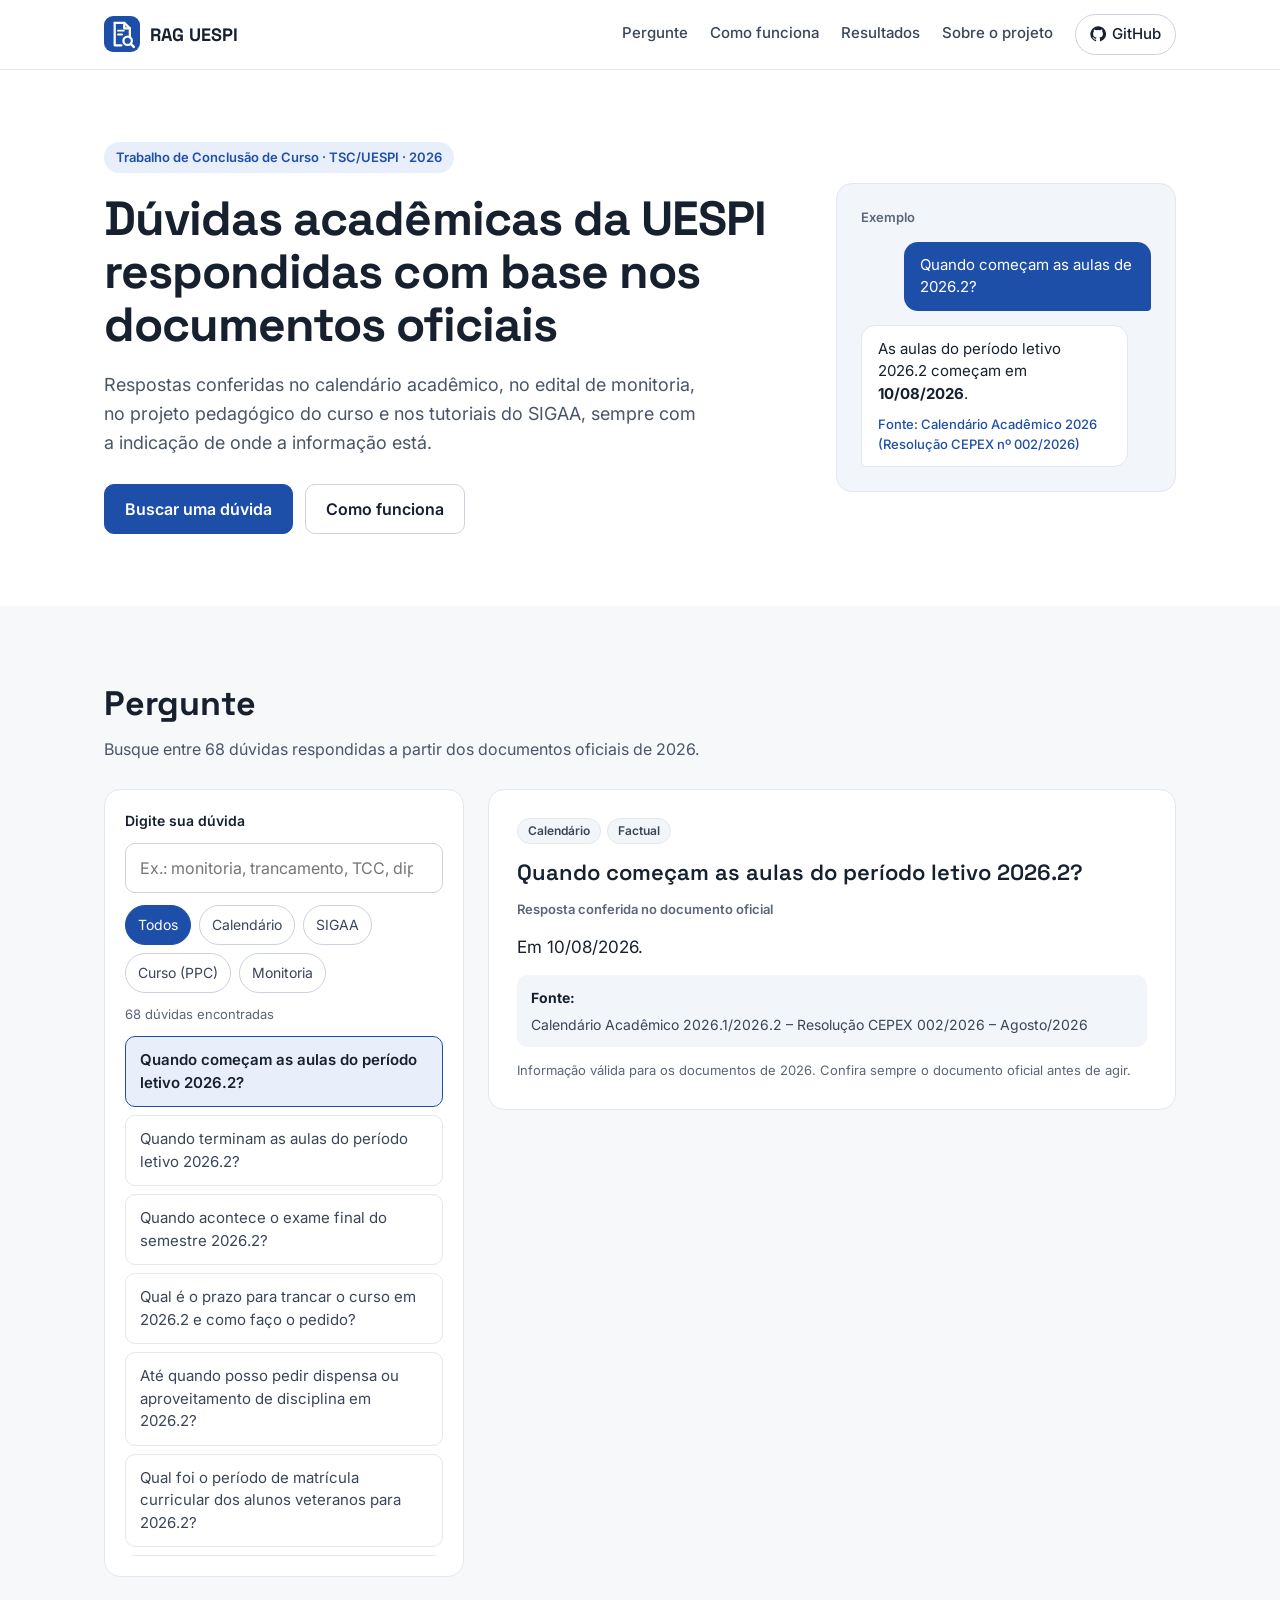
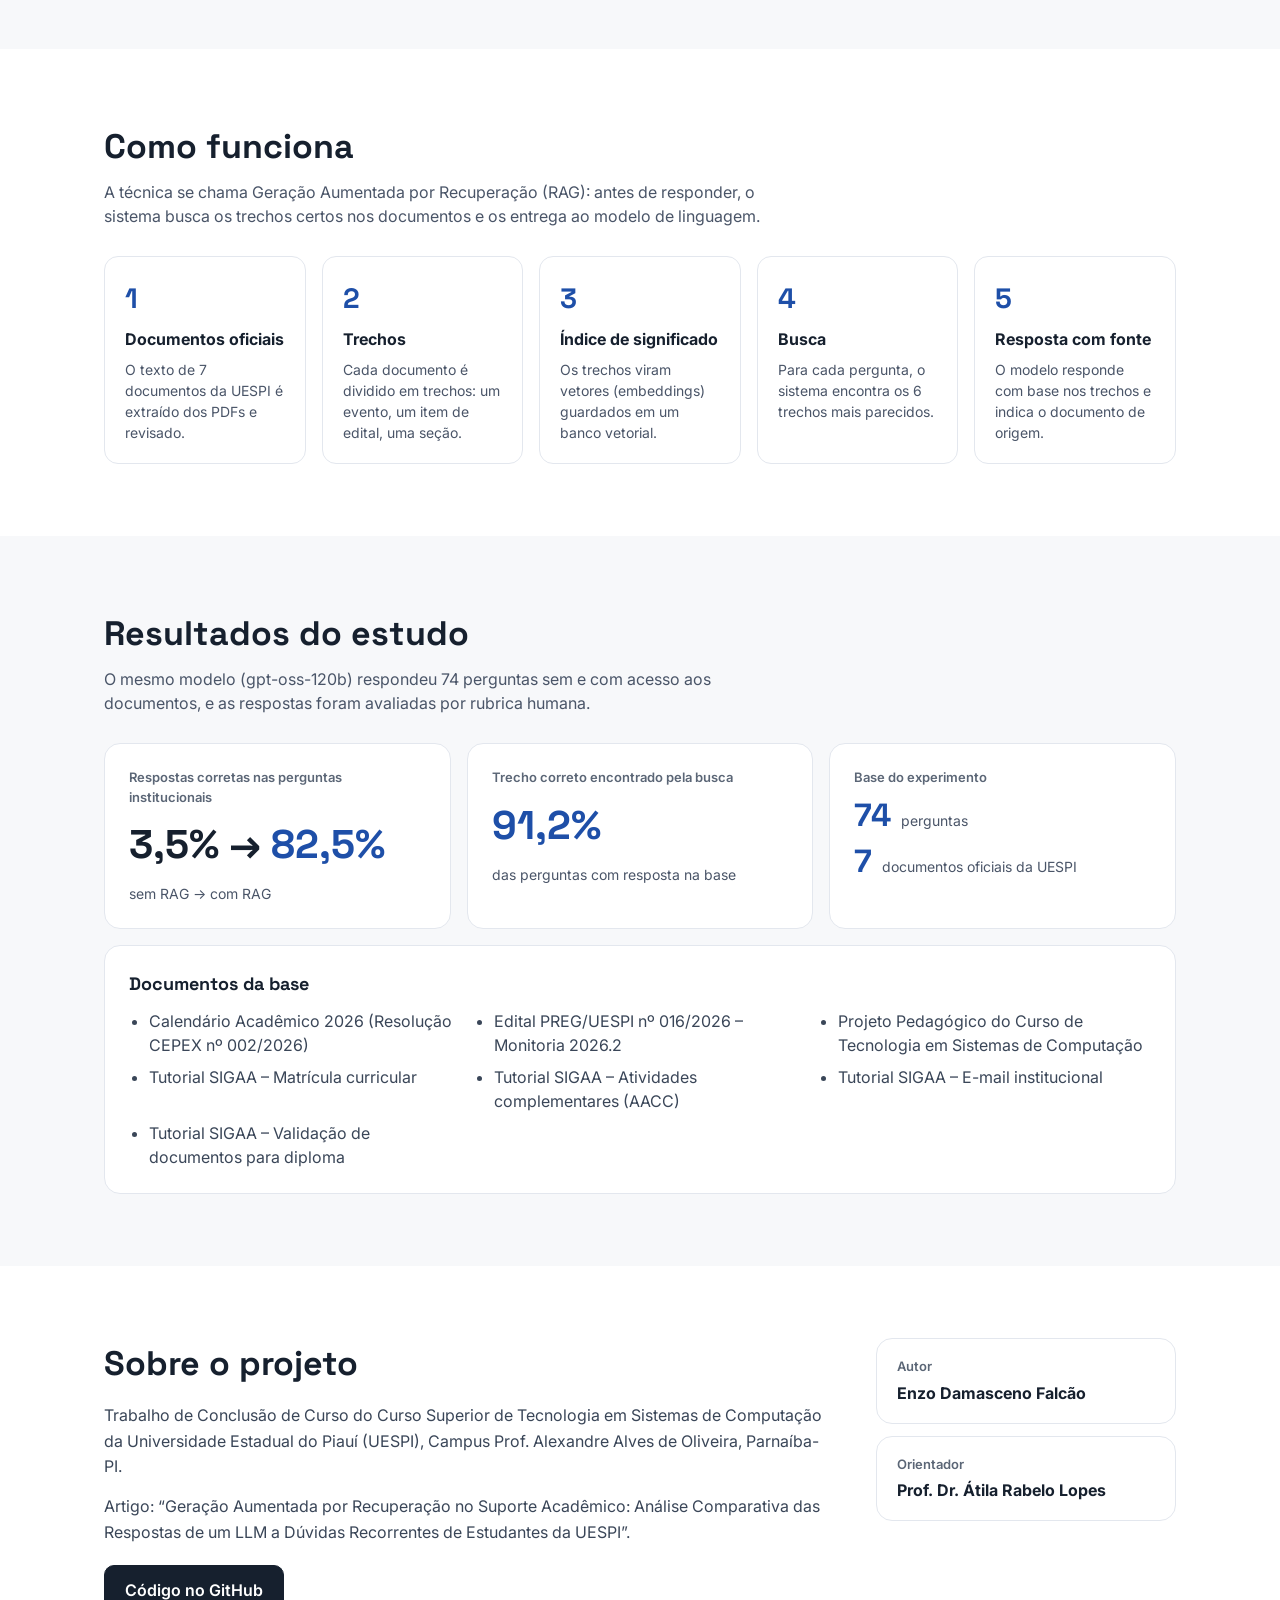
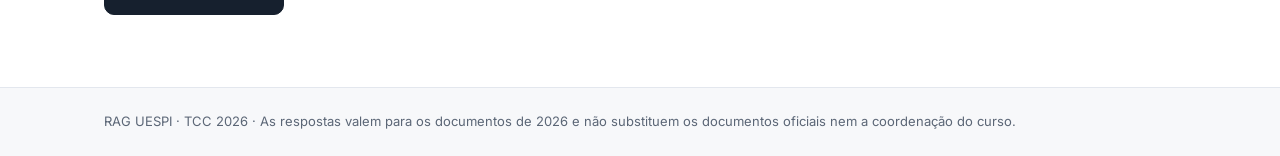
==== commit 527840c2: "Cartão Base do experimento: 74 perguntas e 7 documentos em linhas separadas Co-Authored-By: Claude O" ====
--- a/docs/index.html
+++ b/docs/index.html
@@ -101,7 +101,7 @@
     <div class="numeros">
       <div class="cartao numero"><span class="rotulo">Respostas corretas nas perguntas institucionais</span><span class="valor">3,5% → <em>82,5%</em></span><span class="nota">sem RAG → com RAG</span></div>
       <div class="cartao numero"><span class="rotulo">Trecho correto encontrado pela busca</span><span class="valor"><em>91,2%</em></span><span class="nota">das perguntas com resposta na base</span></div>
-      <div class="cartao numero"><span class="rotulo">Base do experimento</span><span class="valor">74 · 7</span><span class="nota">perguntas · documentos oficiais</span></div>
+      <div class="cartao numero"><span class="rotulo">Base do experimento</span><div class="par"><span class="valor"><em>74</em></span><span class="nota">perguntas</span></div><div class="par"><span class="valor"><em>7</em></span><span class="nota">documentos oficiais da UESPI</span></div></div>
     </div>
     <div class="cartao documentos">
       <h3>Documentos da base</h3>
--- a/docs/style.css
+++ b/docs/style.css
@@ -86,6 +86,8 @@
 .valor{font-family:'Space Grotesk',sans-serif;font-size:40px;font-weight:700}
 .valor em{font-style:normal;color:var(--acento)}
 .nota{font-size:14px;color:var(--suave)}
+.par{display:flex;align-items:baseline;gap:10px}
+.par .valor{font-size:32px;line-height:1.2}
 .documentos{padding:24px}
 .documentos h3{font-size:18px;margin-bottom:12px}
 .documentos ul{margin:0;padding-left:20px;display:grid;grid-template-columns:repeat(auto-fit,minmax(300px,1fr));gap:8px 32px;color:var(--texto2)}
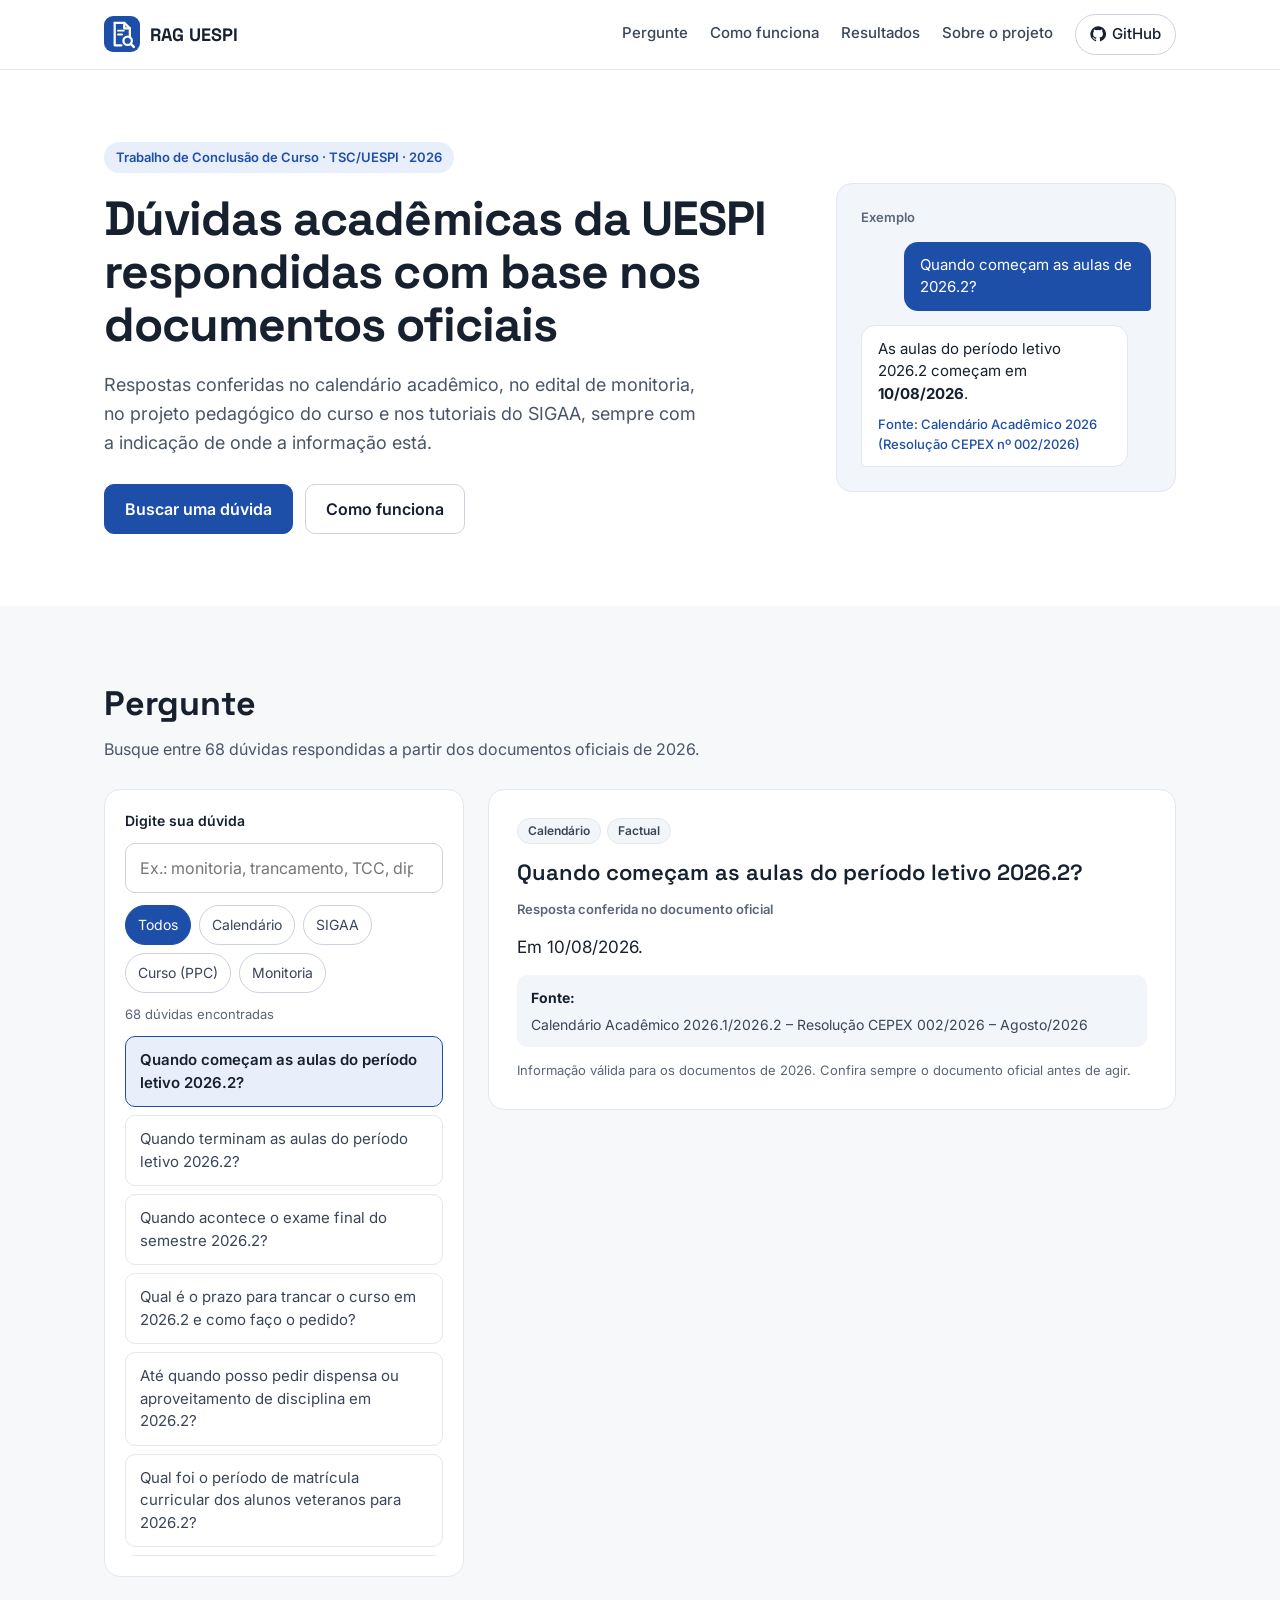
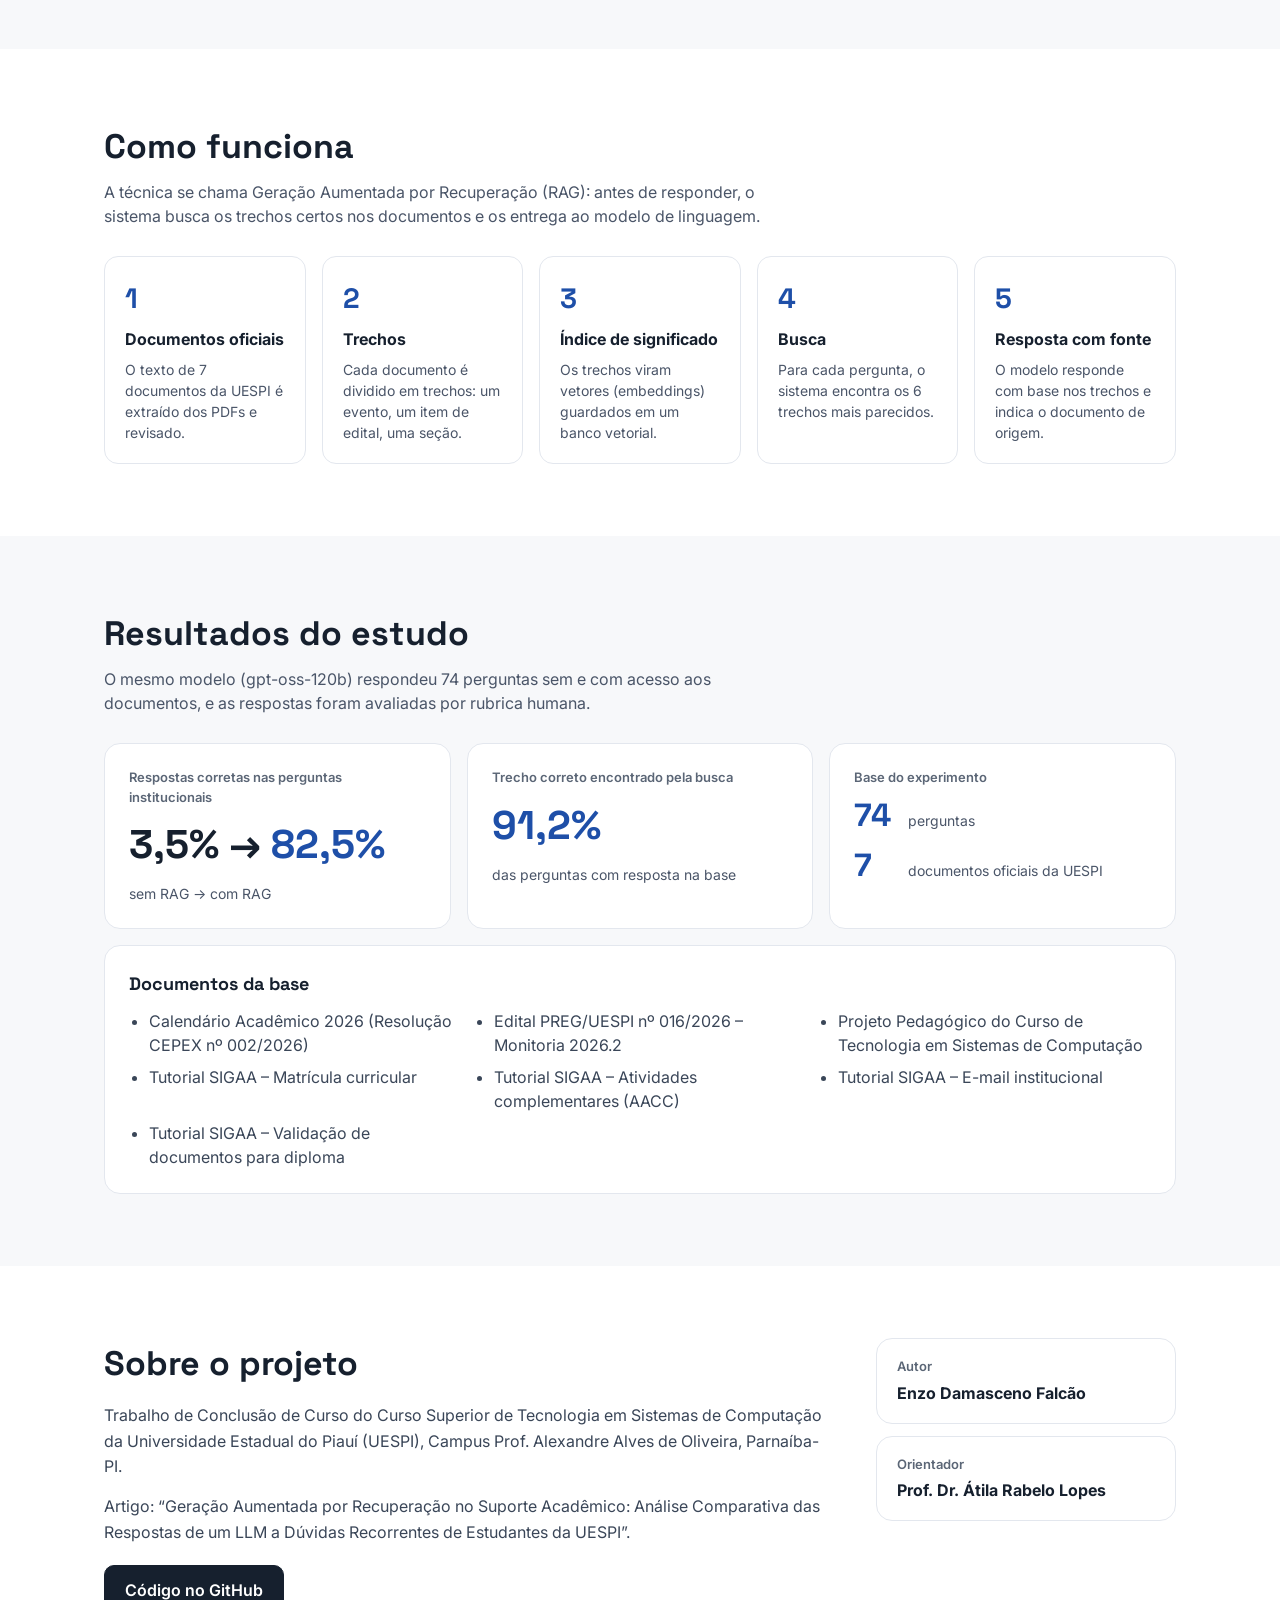
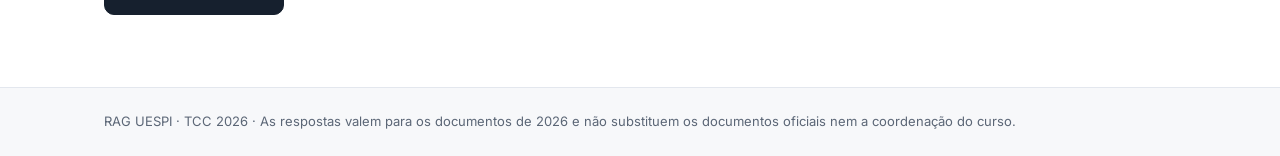
==== commit c5fcaabb: "Ajusta espaçamento do cartão Base do experimento e força atualização do CSS Co-Authored-By: Claude O" ====
--- a/docs/index.html
+++ b/docs/index.html
@@ -9,7 +9,7 @@
 <link rel="preconnect" href="https://fonts.gstatic.com" crossorigin>
 <link href="https://fonts.googleapis.com/css2?family=Inter:wght@400;500;600&family=Space+Grotesk:wght@500;600;700&display=swap" rel="stylesheet">
 <link rel="icon" type="image/svg+xml" href="logo.svg">
-<link rel="stylesheet" href="style.css">
+<link rel="stylesheet" href="style.css?v=3">
 </head>
 <body>
 <a class="pular" href="#pergunte">Pular para a busca</a>
@@ -140,6 +140,6 @@
   <div class="container">RAG UESPI · TCC 2026 · As respostas valem para os documentos de 2026 e não substituem os documentos oficiais nem a coordenação do curso.</div>
 </footer>
 
-<script src="app.js"></script>
+<script src="app.js?v=3"></script>
 </body>
 </html>
--- a/docs/style.css
+++ b/docs/style.css
@@ -86,8 +86,9 @@
 .valor{font-family:'Space Grotesk',sans-serif;font-size:40px;font-weight:700}
 .valor em{font-style:normal;color:var(--acento)}
 .nota{font-size:14px;color:var(--suave)}
-.par{display:flex;align-items:baseline;gap:10px}
-.par .valor{font-size:32px;line-height:1.2}
+.par{display:flex;align-items:baseline;gap:12px}
+.par .valor{font-size:32px;line-height:1.2;min-width:2ch}
+.par + .par{margin-top:4px}
 .documentos{padding:24px}
 .documentos h3{font-size:18px;margin-bottom:12px}
 .documentos ul{margin:0;padding-left:20px;display:grid;grid-template-columns:repeat(auto-fit,minmax(300px,1fr));gap:8px 32px;color:var(--texto2)}
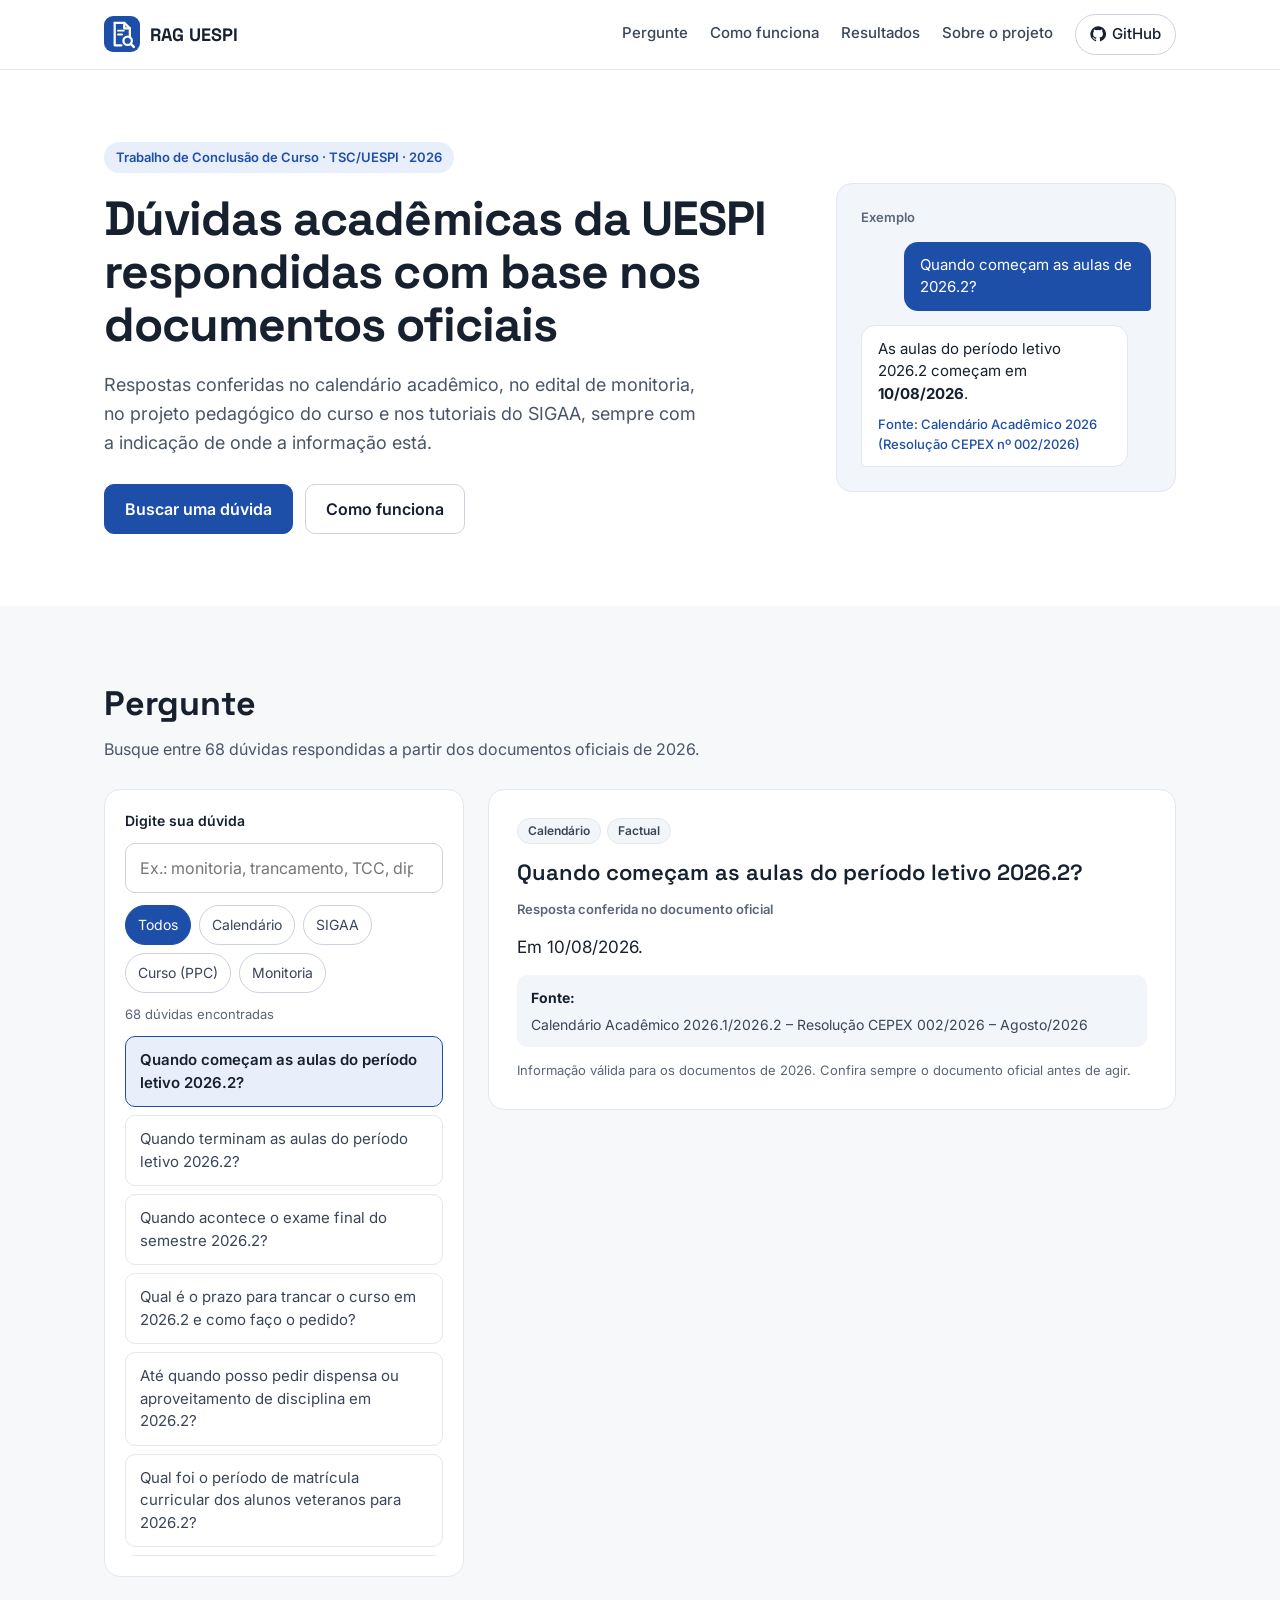
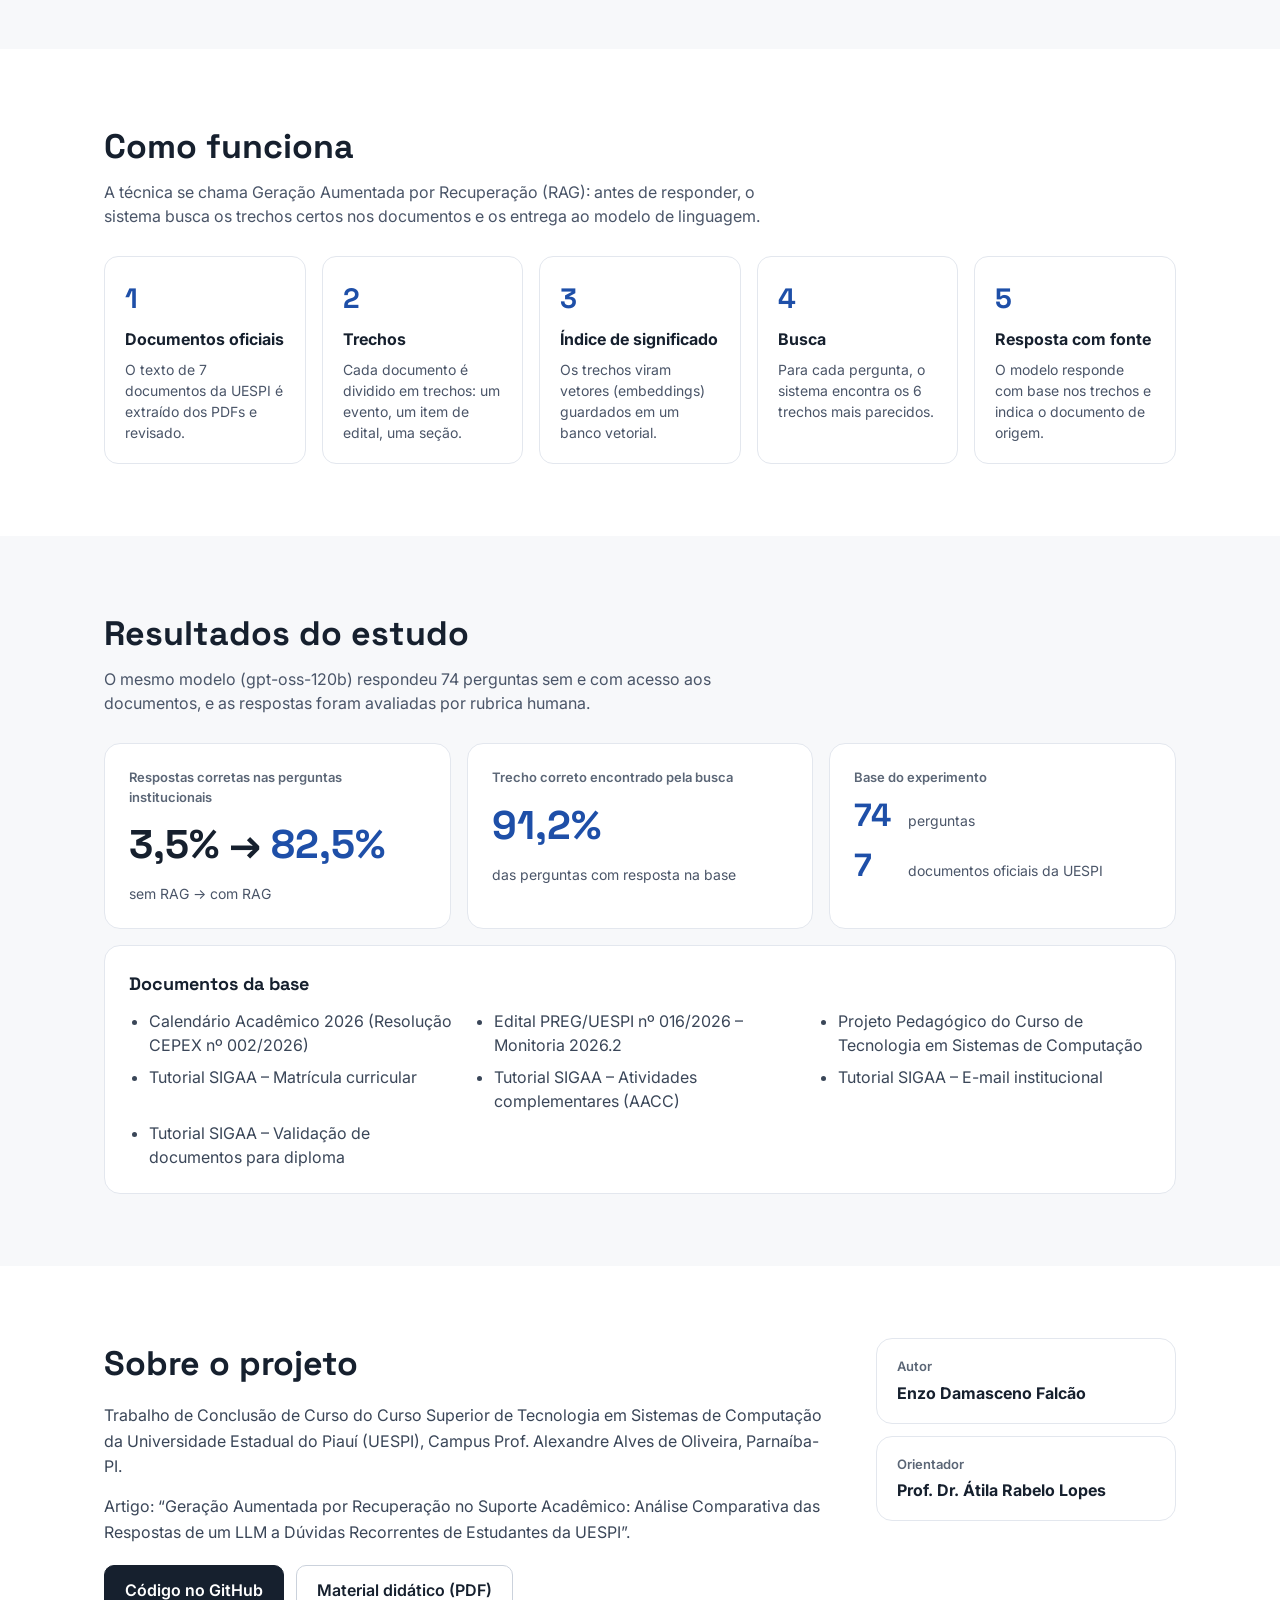
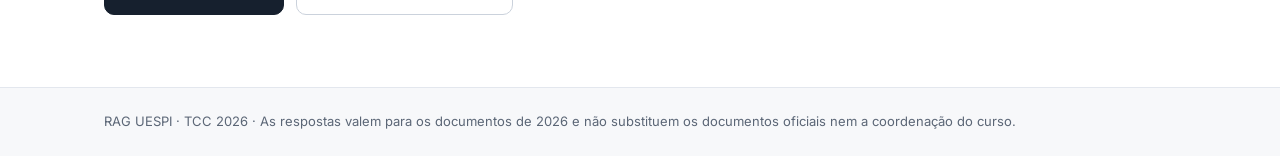
==== commit 3cde5fb0: "Material didático: tutorial 'Como construir um assistente RAG em Python' (PDF + código de apoio) Co-" ====
--- a/docs/index.html
+++ b/docs/index.html
@@ -9,7 +9,7 @@
 <link rel="preconnect" href="https://fonts.gstatic.com" crossorigin>
 <link href="https://fonts.googleapis.com/css2?family=Inter:wght@400;500;600&family=Space+Grotesk:wght@500;600;700&display=swap" rel="stylesheet">
 <link rel="icon" type="image/svg+xml" href="logo.svg">
-<link rel="stylesheet" href="style.css?v=3">
+<link rel="stylesheet" href="style.css?v=4">
 </head>
 <body>
 <a class="pular" href="#pergunte">Pular para a busca</a>
@@ -126,6 +126,7 @@
       <p>Artigo: “Geração Aumentada por Recuperação no Suporte Acadêmico: Análise Comparativa das Respostas de um LLM a Dúvidas Recorrentes de Estudantes da UESPI”.</p>
       <div class="acoes">
         <a class="botao escuro" href="https://github.com/Enzox22/rag-uespi">Código no GitHub</a>
+        <a class="botao" href="material/Tutorial_RAG_Python.pdf">Material didático (PDF)</a>
       </div>
     </div>
     <div class="pessoas">
@@ -140,6 +141,6 @@
   <div class="container">RAG UESPI · TCC 2026 · As respostas valem para os documentos de 2026 e não substituem os documentos oficiais nem a coordenação do curso.</div>
 </footer>
 
-<script src="app.js?v=3"></script>
+<script src="app.js?v=4"></script>
 </body>
 </html>
